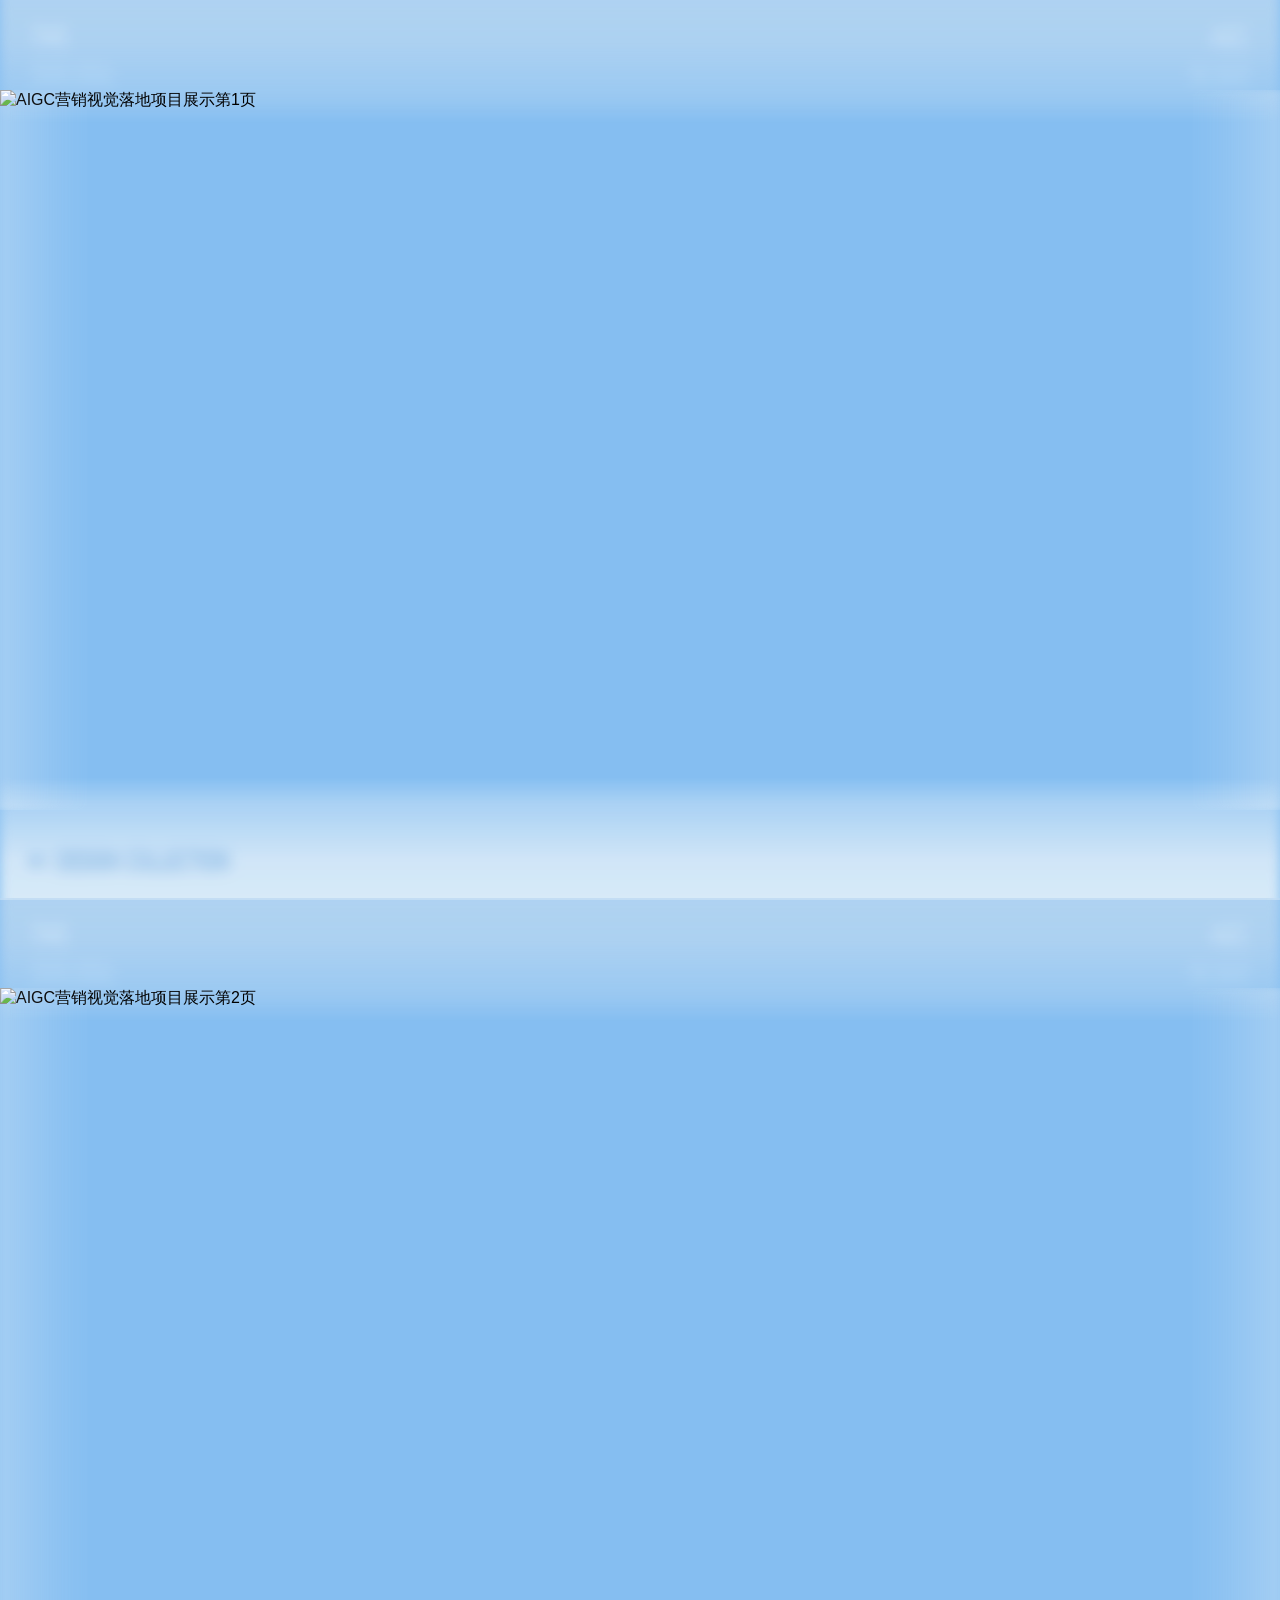
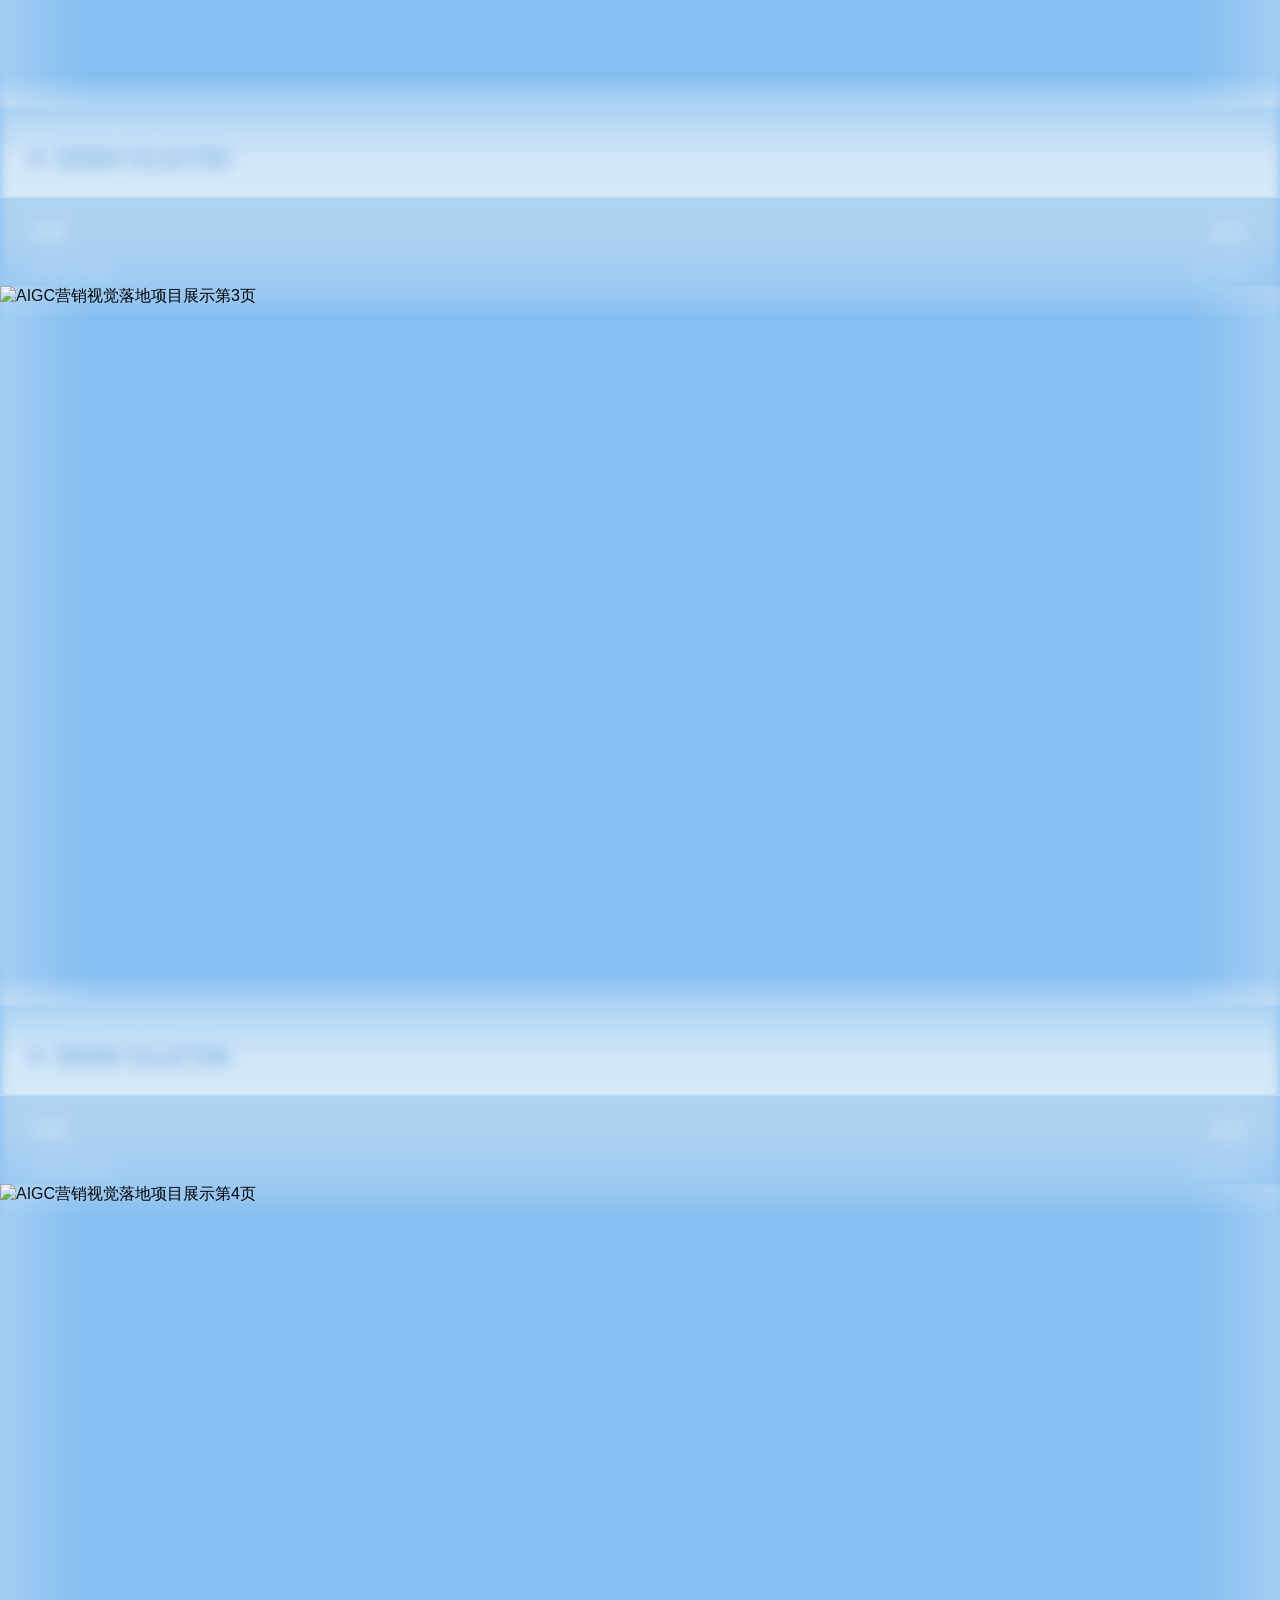
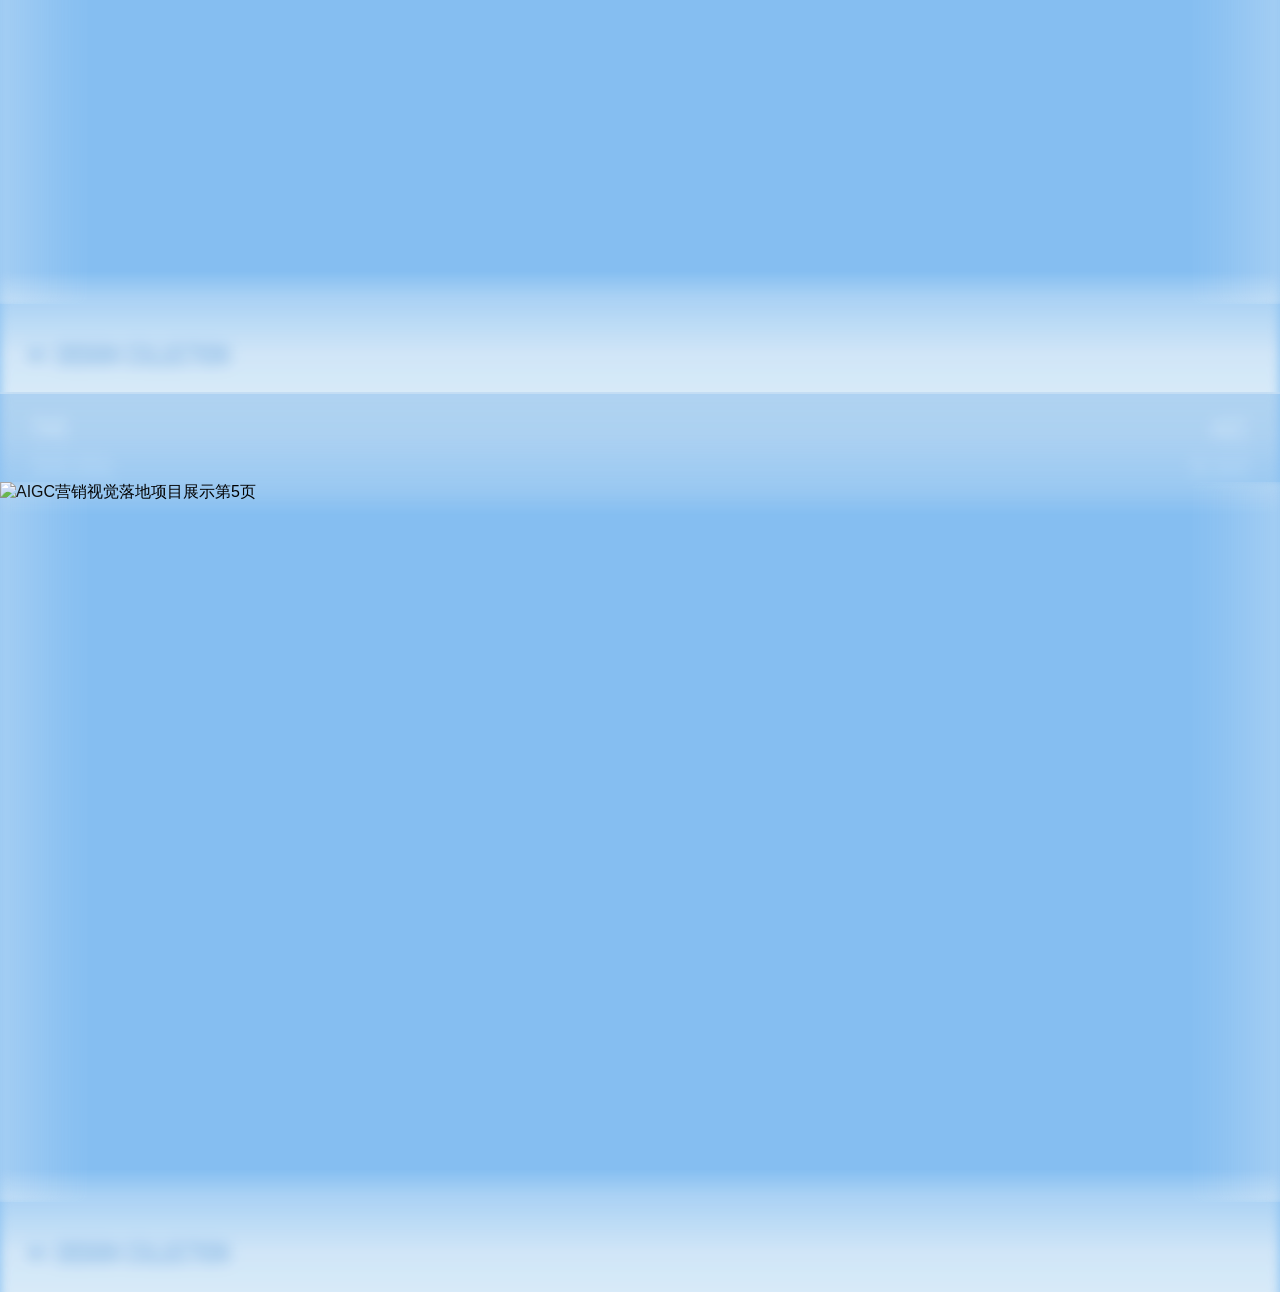
==== projects/aigc-marketing.html @ 9ff4f100 "init portfolio site" ====
<!doctype html>
<html lang="zh-CN">
  <head>
    <meta charset="UTF-8" />
    <meta name="viewport" content="width=device-width, initial-scale=1.0" />
    <title>AIGC 营销视觉落地 | 刘畅作品集</title>
    <link rel="preload" as="image" href="../assets/projects/aigc-marketing/24.png" />
    <link rel="stylesheet" href="../styles.css" />
    <link rel="stylesheet" href="./project-gallery.css" />
  </head>
  <body class="project-gallery">
    <main class="page-shell">
      <section id="project-24" class="hero project-screen" aria-label="AIGC营销视觉落地项目第一页">
        <div class="hero-stage">
          <div class="hero-main">
            <div class="hero-fill hero-fill-left" aria-hidden="true"></div>
            <div class="hero-fill hero-fill-right" aria-hidden="true"></div>
            <div class="hero-fill hero-fill-top" aria-hidden="true"></div>
            <div class="hero-fill hero-fill-bottom" aria-hidden="true"></div>
            <div class="hero-bridge hero-bridge-left" aria-hidden="true"></div>
            <div class="hero-bridge hero-bridge-right" aria-hidden="true"></div>
            <img
              class="hero-image"
              src="../assets/projects/aigc-marketing/24.png"
              alt="AIGC营销视觉落地项目展示第1页"
              decoding="async"
              fetchpriority="high"
            />
          </div>
        </div>
      </section>

      <section id="project-25" class="hero project-screen" aria-label="AIGC营销视觉落地项目第二页">
        <div class="hero-stage">
          <div class="hero-main">
            <div class="hero-fill hero-fill-left" aria-hidden="true"></div>
            <div class="hero-fill hero-fill-right" aria-hidden="true"></div>
            <div class="hero-fill hero-fill-top" aria-hidden="true"></div>
            <div class="hero-fill hero-fill-bottom" aria-hidden="true"></div>
            <div class="hero-bridge hero-bridge-left" aria-hidden="true"></div>
            <div class="hero-bridge hero-bridge-right" aria-hidden="true"></div>
            <img
              class="hero-image"
              src="../assets/projects/aigc-marketing/25.png"
              alt="AIGC营销视觉落地项目展示第2页"
              loading="lazy"
              decoding="async"
            />
          </div>
        </div>
      </section>

      <section id="project-26" class="hero project-screen" aria-label="AIGC营销视觉落地项目第三页">
        <div class="hero-stage">
          <div class="hero-main">
            <div class="hero-fill hero-fill-left" aria-hidden="true"></div>
            <div class="hero-fill hero-fill-right" aria-hidden="true"></div>
            <div class="hero-fill hero-fill-top" aria-hidden="true"></div>
            <div class="hero-fill hero-fill-bottom" aria-hidden="true"></div>
            <div class="hero-bridge hero-bridge-left" aria-hidden="true"></div>
            <div class="hero-bridge hero-bridge-right" aria-hidden="true"></div>
            <img
              class="hero-image"
              src="../assets/projects/aigc-marketing/26.png"
              alt="AIGC营销视觉落地项目展示第3页"
              loading="lazy"
              decoding="async"
            />
          </div>
        </div>
      </section>

      <section id="project-27" class="hero project-screen" aria-label="AIGC营销视觉落地项目第四页">
        <div class="hero-stage">
          <div class="hero-main">
            <div class="hero-fill hero-fill-left" aria-hidden="true"></div>
            <div class="hero-fill hero-fill-right" aria-hidden="true"></div>
            <div class="hero-fill hero-fill-top" aria-hidden="true"></div>
            <div class="hero-fill hero-fill-bottom" aria-hidden="true"></div>
            <div class="hero-bridge hero-bridge-left" aria-hidden="true"></div>
            <div class="hero-bridge hero-bridge-right" aria-hidden="true"></div>
            <img
              class="hero-image"
              src="../assets/projects/aigc-marketing/27.png"
              alt="AIGC营销视觉落地项目展示第4页"
              loading="lazy"
              decoding="async"
            />
          </div>
        </div>
      </section>

      <section id="project-28" class="hero project-screen" aria-label="AIGC营销视觉落地项目第五页">
        <div class="hero-stage">
          <div class="hero-main">
            <div class="hero-fill hero-fill-left" aria-hidden="true"></div>
            <div class="hero-fill hero-fill-right" aria-hidden="true"></div>
            <div class="hero-fill hero-fill-top" aria-hidden="true"></div>
            <div class="hero-fill hero-fill-bottom" aria-hidden="true"></div>
            <div class="hero-bridge hero-bridge-left" aria-hidden="true"></div>
            <div class="hero-bridge hero-bridge-right" aria-hidden="true"></div>
            <img
              class="hero-image"
              src="../assets/projects/aigc-marketing/28.png"
              alt="AIGC营销视觉落地项目展示第5页"
              loading="lazy"
              decoding="async"
            />
          </div>
        </div>
      </section>
    </main>
  </body>
</html>
---- styles.css ----
* {
  box-sizing: border-box;
}

html,
body {
  margin: 0;
  width: 100%;
  min-height: 100%;
  font-family: "PingFang SC", "Hiragino Sans GB", "Microsoft YaHei", sans-serif;
  background: #85bef1;
}

body {
  overflow-x: hidden;
  overflow-y: auto;
  scroll-snap-type: y mandatory;
  position: relative;
}

.page-shell {
  width: 100vw;
}

.hero {
  width: 100%;
  height: 100vh;
  min-height: 100vh;
  overflow: hidden;
  position: relative;
  background: var(--screen-bg, #85bef1);
  scroll-snap-align: start;
  scroll-snap-stop: always;
}

.hero + .hero {
  margin-top: -2px;
}

.hero::after {
  content: "";
  position: absolute;
  inset: 0;
  z-index: 0;
  pointer-events: none;
  background: var(--screen-wash, transparent);
}

.hero-backdrop {
  position: absolute;
  inset: -4%;
  background-image: var(--screen-image);
  background-repeat: no-repeat;
  background-position: center center;
  background-size: cover;
  filter: var(--screen-backdrop-filter, blur(72px) saturate(0.52) brightness(1.02));
  transform: scale(1.14);
  opacity: var(--screen-backdrop-opacity, 0.22);
}

.hero-stage {
  position: relative;
  z-index: 1;
  width: 100%;
  height: 100%;
  display: grid;
  place-items: center;
}

.hero-main {
  position: relative;
  isolation: isolate;
}

.hero-fill {
  position: absolute;
  pointer-events: none;
  z-index: 2;
  background-repeat: no-repeat;
}

.hero-cover-motion {
  position: absolute;
  inset: 0;
  z-index: 5;
  pointer-events: none;
}

.hero-motion {
  position: absolute;
  inset: 0;
  pointer-events: none;
  background-image: var(--screen-image);
  background-repeat: no-repeat;
  background-position: center center;
  background-size: 100% 100%;
  backface-visibility: hidden;
  transform:
    translate3d(var(--motion-x, 0px), var(--motion-y, 0px), 0)
    rotate(var(--motion-rotate, 0deg))
    scale(var(--motion-scale, 1));
  will-change: transform, opacity;
}

.hero-motion-character {
  z-index: 5;
  opacity: 0.992;
  transform-origin: 88.5% 69.4%;
  animation: coverCharacterBreath 9.6s cubic-bezier(0.38, 0, 0.2, 1) infinite;
  -webkit-clip-path: inset(0 4% 34% 0);
  clip-path: inset(0 4% 34% 0);
  -webkit-mask-image:
    radial-gradient(ellipse 4.1% 5.2% at 88.9% 60.6%, rgba(0, 0, 0, 0.98) 0 58%, rgba(0, 0, 0, 0.76) 70%, transparent 81%),
    radial-gradient(ellipse 5.4% 7.9% at 87.4% 67.6%, rgba(0, 0, 0, 0.99) 0 58%, rgba(0, 0, 0, 0.8) 71%, transparent 82%),
    radial-gradient(ellipse 4.2% 5.6% at 85.7% 72.2%, rgba(0, 0, 0, 0.98) 0 56%, rgba(0, 0, 0, 0.76) 70%, transparent 81%),
    radial-gradient(ellipse 4.5% 5.2% at 88.1% 73.3%, rgba(0, 0, 0, 0.98) 0 56%, rgba(0, 0, 0, 0.76) 70%, transparent 81%);
  mask-image:
    radial-gradient(ellipse 4.1% 5.2% at 88.9% 60.6%, rgba(0, 0, 0, 0.98) 0 58%, rgba(0, 0, 0, 0.76) 70%, transparent 81%),
    radial-gradient(ellipse 5.4% 7.9% at 87.4% 67.6%, rgba(0, 0, 0, 0.99) 0 58%, rgba(0, 0, 0, 0.8) 71%, transparent 82%),
    radial-gradient(ellipse 4.2% 5.6% at 85.7% 72.2%, rgba(0, 0, 0, 0.98) 0 56%, rgba(0, 0, 0, 0.76) 70%, transparent 81%),
    radial-gradient(ellipse 4.5% 5.2% at 88.1% 73.3%, rgba(0, 0, 0, 0.98) 0 56%, rgba(0, 0, 0, 0.76) 70%, transparent 81%);
}

.hero-motion-face {
  z-index: 6;
  opacity: 0.998;
  transform-origin: 81.7% 46.4%;
  animation: coverFaceMicroTurn 9.6s cubic-bezier(0.34, 0, 0.18, 1) infinite;
  animation-delay: -0.25s;
  -webkit-mask-image:
    radial-gradient(ellipse 5.4% 7.6% at 81.4% 43.9%, rgba(0, 0, 0, 0.99) 0 60%, rgba(0, 0, 0, 0.82) 73%, transparent 86%),
    radial-gradient(ellipse 5.8% 4.8% at 81.9% 38.7%, rgba(0, 0, 0, 0.98) 0 56%, rgba(0, 0, 0, 0.76) 70%, transparent 82%);
  mask-image:
    radial-gradient(ellipse 5.4% 7.6% at 81.4% 43.9%, rgba(0, 0, 0, 0.99) 0 60%, rgba(0, 0, 0, 0.82) 73%, transparent 86%),
    radial-gradient(ellipse 5.8% 4.8% at 81.9% 38.7%, rgba(0, 0, 0, 0.98) 0 56%, rgba(0, 0, 0, 0.76) 70%, transparent 82%);
}

.hero-motion-fingers {
  z-index: 7;
  opacity: 0.996;
  transform-origin: 79.8% 61.4%;
  animation: coverFrontArmBreath 9.6s cubic-bezier(0.36, 0, 0.2, 1) infinite;
  animation-delay: -0.4s;
  -webkit-clip-path: inset(42% 11% 20% 56%);
  clip-path: inset(42% 11% 20% 56%);
  -webkit-mask-image:
    radial-gradient(ellipse 4.6% 5.8% at 81.7% 52.2%, rgba(0, 0, 0, 0.99) 0 60%, rgba(0, 0, 0, 0.8) 74%, transparent 86%),
    radial-gradient(ellipse 6.2% 8.2% at 80.8% 60.9%, rgba(0, 0, 0, 0.99) 0 60%, rgba(0, 0, 0, 0.8) 74%, transparent 86%),
    radial-gradient(ellipse 6.4% 7.2% at 78.9% 68.6%, rgba(0, 0, 0, 0.99) 0 60%, rgba(0, 0, 0, 0.78) 74%, transparent 86%),
    radial-gradient(ellipse 4.8% 5.4% at 76.3% 72.1%, rgba(0, 0, 0, 0.98) 0 58%, rgba(0, 0, 0, 0.74) 72%, transparent 84%);
  mask-image:
    radial-gradient(ellipse 4.6% 5.8% at 81.7% 52.2%, rgba(0, 0, 0, 0.99) 0 60%, rgba(0, 0, 0, 0.8) 74%, transparent 86%),
    radial-gradient(ellipse 6.2% 8.2% at 80.8% 60.9%, rgba(0, 0, 0, 0.99) 0 60%, rgba(0, 0, 0, 0.8) 74%, transparent 86%),
    radial-gradient(ellipse 6.4% 7.2% at 78.9% 68.6%, rgba(0, 0, 0, 0.99) 0 60%, rgba(0, 0, 0, 0.78) 74%, transparent 86%),
    radial-gradient(ellipse 4.8% 5.4% at 76.3% 72.1%, rgba(0, 0, 0, 0.98) 0 58%, rgba(0, 0, 0, 0.74) 72%, transparent 84%);
}

.hero-motion-top-hand {
  z-index: 8;
  opacity: 0.994;
  transform-origin: 84.8% 55.6%;
  animation: coverFrontShoulderBreath 9.6s cubic-bezier(0.3, 0.04, 0.18, 1) infinite;
  animation-delay: -0.7s;
  -webkit-clip-path: inset(44% 10% 28% 71%);
  clip-path: inset(44% 10% 28% 71%);
  -webkit-mask-image:
    radial-gradient(ellipse 4.2% 4.8% at 84.5% 53.4%, rgba(0, 0, 0, 0.99) 0 60%, rgba(0, 0, 0, 0.8) 74%, transparent 86%),
    radial-gradient(ellipse 4.8% 5.8% at 86.7% 56.7%, rgba(0, 0, 0, 0.99) 0 60%, rgba(0, 0, 0, 0.8) 74%, transparent 86%),
    radial-gradient(ellipse 3.9% 4.6% at 82.6% 58.7%, rgba(0, 0, 0, 0.98) 0 58%, rgba(0, 0, 0, 0.76) 72%, transparent 84%);
  mask-image:
    radial-gradient(ellipse 4.2% 4.8% at 84.5% 53.4%, rgba(0, 0, 0, 0.99) 0 60%, rgba(0, 0, 0, 0.8) 74%, transparent 86%),
    radial-gradient(ellipse 4.8% 5.8% at 86.7% 56.7%, rgba(0, 0, 0, 0.99) 0 60%, rgba(0, 0, 0, 0.8) 74%, transparent 86%),
    radial-gradient(ellipse 3.9% 4.6% at 82.6% 58.7%, rgba(0, 0, 0, 0.98) 0 58%, rgba(0, 0, 0, 0.76) 72%, transparent 84%);
}

.hero-bridge {
  position: absolute;
  top: 0;
  height: 100%;
  width: 120px;
  pointer-events: none;
  z-index: 4;
  opacity: var(--screen-bridge-opacity, 0.18);
  filter: var(--screen-bridge-filter, blur(4px) saturate(0.56) brightness(1.03));
  background-repeat: no-repeat;
  background-blend-mode: screen, normal;
}

.hero-bridge-left {
  left: 0;
  background-image:
    linear-gradient(var(--screen-bridge-overlay-top, rgba(239, 247, 253, 0.58)), var(--screen-bridge-overlay-bottom, rgba(229, 240, 250, 0.48))),
    var(--screen-left);
  background-position:
    0 0,
    right center;
  background-size:
    auto,
    100% 100%;
  -webkit-mask-image: linear-gradient(to right, rgba(0, 0, 0, 0.82) 0%, rgba(0, 0, 0, 0.52) 24%, rgba(0, 0, 0, 0.18) 62%, rgba(0, 0, 0, 0.04) 84%, rgba(0, 0, 0, 0) 100%);
  mask-image: linear-gradient(to right, rgba(0, 0, 0, 0.82) 0%, rgba(0, 0, 0, 0.52) 24%, rgba(0, 0, 0, 0.18) 62%, rgba(0, 0, 0, 0.04) 84%, rgba(0, 0, 0, 0) 100%);
}

.hero-bridge-right {
  right: 0;
  background-image:
    linear-gradient(var(--screen-bridge-overlay-top, rgba(239, 247, 253, 0.58)), var(--screen-bridge-overlay-bottom, rgba(229, 240, 250, 0.48))),
    var(--screen-right);
  background-position:
    0 0,
    left center;
  background-size:
    auto,
    100% 100%;
  -webkit-mask-image: linear-gradient(to left, rgba(0, 0, 0, 0.82) 0%, rgba(0, 0, 0, 0.52) 24%, rgba(0, 0, 0, 0.18) 62%, rgba(0, 0, 0, 0.04) 84%, rgba(0, 0, 0, 0) 100%);
  mask-image: linear-gradient(to left, rgba(0, 0, 0, 0.82) 0%, rgba(0, 0, 0, 0.52) 24%, rgba(0, 0, 0, 0.18) 62%, rgba(0, 0, 0, 0.04) 84%, rgba(0, 0, 0, 0) 100%);
}

.hero-fill-left,
.hero-fill-right {
  top: 0;
  height: 100%;
  width: 156px;
  filter: var(--screen-fill-filter, blur(2px) saturate(0.5) brightness(1.08) contrast(0.92));
  opacity: var(--screen-fill-opacity, 0.28);
  background-blend-mode: screen, normal;
}

.hero-fill-left {
  right: calc(100% - 92px);
  background-image:
    linear-gradient(var(--screen-fill-overlay-top, rgba(238, 247, 253, 0.82)), var(--screen-fill-overlay-bottom, rgba(226, 239, 250, 0.74))),
    var(--screen-left);
  background-position:
    0 0,
    right center;
  background-size:
    auto,
    100% 100%;
  -webkit-mask-image: linear-gradient(to left, rgba(0, 0, 0, 0) 0%, rgba(0, 0, 0, 0.14) 18%, rgba(0, 0, 0, 0.38) 40%, rgba(0, 0, 0, 0.74) 72%, rgba(0, 0, 0, 0.96) 100%);
  mask-image: linear-gradient(to left, rgba(0, 0, 0, 0) 0%, rgba(0, 0, 0, 0.14) 18%, rgba(0, 0, 0, 0.38) 40%, rgba(0, 0, 0, 0.74) 72%, rgba(0, 0, 0, 0.96) 100%);
}

.hero-fill-right {
  left: calc(100% - 92px);
  background-image:
    linear-gradient(var(--screen-fill-overlay-top, rgba(238, 247, 253, 0.82)), var(--screen-fill-overlay-bottom, rgba(226, 239, 250, 0.74))),
    var(--screen-right);
  background-position:
    0 0,
    left center;
  background-size:
    auto,
    100% 100%;
  -webkit-mask-image: linear-gradient(to right, rgba(0, 0, 0, 0) 0%, rgba(0, 0, 0, 0.14) 18%, rgba(0, 0, 0, 0.38) 40%, rgba(0, 0, 0, 0.74) 72%, rgba(0, 0, 0, 0.96) 100%);
  mask-image: linear-gradient(to right, rgba(0, 0, 0, 0) 0%, rgba(0, 0, 0, 0.14) 18%, rgba(0, 0, 0, 0.38) 40%, rgba(0, 0, 0, 0.74) 72%, rgba(0, 0, 0, 0.96) 100%);
}

.hero-fill-top,
.hero-fill-bottom {
  left: 0;
  width: 100%;
  height: 0;
  opacity: 0;
}

.hero-image {
  display: block;
  width: 100%;
  height: 100%;
  position: relative;
  z-index: 3;
}

.catalog-projects {
  position: absolute;
  inset: 0;
  z-index: 8;
}

.catalog-project {
  position: absolute;
  left: var(--x);
  top: var(--y);
  width: var(--w);
  height: var(--h);
  display: block;
  padding: 0;
  border: 0;
  background: transparent;
  appearance: none;
  cursor: default;
}

.catalog-project:focus-visible {
  outline: none;
}

.catalog-project--link {
  cursor: pointer;
}

.catalog-project__image-frame {
  position: absolute;
  inset: 0;
  border-radius: clamp(9px, 0.87vw, 25px);
  opacity: 0;
  pointer-events: none;
  transition:
    opacity 220ms ease,
    box-shadow 240ms ease;
  background: rgba(86, 174, 255, 0.018);
  box-shadow: inset 0 0 0 2px rgba(47, 142, 243, 0.9);
}

.catalog-project:hover .catalog-project__image-frame,
.catalog-project:focus-visible .catalog-project__image-frame {
  opacity: 1;
  box-shadow:
    inset 0 0 0 2px rgba(79, 166, 246, 0.8),
    0 0 11px 2px rgba(110, 190, 250, 0.19),
    0 6px 20px 4px rgba(94, 177, 241, 0.11);
}

.catalog-project-titles {
  position: absolute;
  inset: 0;
  z-index: 9;
  pointer-events: none;
}

.catalog-title-filter-defs {
  position: absolute;
  pointer-events: none;
}

.catalog-project-title-hit {
  position: absolute;
  left: var(--title-x);
  top: var(--title-y);
  width: var(--title-w);
  height: var(--title-h);
  display: block;
  pointer-events: auto;
}

.catalog-project-title-hit[href] {
  cursor: pointer;
}

.catalog-project-title-hit:focus-visible {
  outline: none;
}

.catalog-project-title {
  position: absolute;
  inset: 0;
  width: 100%;
  height: 100%;
  overflow: hidden;
  clip-path: inset(
    var(--clip-top)
    var(--clip-right)
    var(--clip-bottom)
    var(--clip-left)
  );
  opacity: 0;
  pointer-events: none;
}

.catalog-project-title-hit:hover + .catalog-project-title,
.catalog-project-title-hit:focus-visible + .catalog-project-title {
  opacity: 1;
}

@keyframes coverCharacterDrift {
  0%,
  100% {
    transform: translate3d(0, 0, 0) rotate(0deg) scale(1);
  }

  8% {
    transform: translate3d(-0.9px, 1.8px, 0) rotate(-0.08deg) scale(1.0012);
  }

  17% {
    transform: translate3d(1.6px, 0.1px, 0) rotate(0.05deg) scale(1.0014);
  }

  25% {
    transform: translate3d(2.2px, -0.2px, 0) rotate(0.1deg) scale(1.0018);
  }

  33% {
    transform: translate3d(-2.2px, 3.9px, 0) rotate(-0.16deg) scale(1.0026);
  }

  42% {
    transform: translate3d(-1px, 1.5px, 0) rotate(-0.06deg) scale(1.0014);
  }

  50% {
    transform: translate3d(0.7px, -2.2px, 0) rotate(0.08deg) scale(1.0018);
  }

  58% {
    transform: translate3d(0.1px, -1.5px, 0) rotate(0.05deg) scale(1.0014);
  }

  67% {
    transform: translate3d(-1.5px, 0.7px, 0) rotate(-0.07deg) scale(1.0012);
  }

  75% {
    transform: translate3d(-1.6px, 0.8px, 0) rotate(-0.08deg) scale(1.0014);
  }

  83% {
    transform: translate3d(-1.2px, 0.5px, 0) rotate(-0.05deg) scale(1.001);
  }

  92% {
    transform: translate3d(-0.7px, -0.2px, 0) rotate(-0.01deg) scale(1.0006);
  }
}

@keyframes coverCharacterBreath {
  0%,
  100% {
    transform: translate3d(0, 0, 0) rotate(0deg) scale(1);
  }

  14% {
    transform: translate3d(-0.52px, 0.76px, 0) rotate(-0.02deg) scale(1.0006);
  }

  32% {
    transform: translate3d(-1.08px, 1.84px, 0) rotate(-0.04deg) scale(1.0014);
  }

  46% {
    transform: translate3d(-0.94px, 2.08px, 0) rotate(-0.03deg) scale(1.0016);
  }

  61% {
    transform: translate3d(0.46px, 1.34px, 0) rotate(0.05deg) scale(1.0013);
  }

  77% {
    transform: translate3d(0.76px, 0.58px, 0) rotate(0.03deg) scale(1.0008);
  }

  90% {
    transform: translate3d(-0.38px, 0.84px, 0) rotate(-0.02deg) scale(1.0007);
  }
}

@keyframes coverFaceMicroTurn {
  0%,
  100% {
    transform: translate3d(0, 0, 0) rotate(0deg) scale(1);
  }

  16% {
    transform: translate3d(-0.12px, 0.05px, 0) rotate(-0.02deg) scale(1.0002);
  }

  34% {
    transform: translate3d(-0.58px, 0.16px, 0) rotate(-0.08deg) scale(1.0007);
  }

  47% {
    transform: translate3d(-0.66px, 0.24px, 0) rotate(-0.09deg) scale(1.0008);
  }

  63% {
    transform: translate3d(0.06px, 0.03px, 0) rotate(0.01deg) scale(1.0002);
  }

  79% {
    transform: translate3d(0.34px, -0.1px, 0) rotate(0.05deg) scale(1.0005);
  }

  92% {
    transform: translate3d(-0.18px, 0.02px, 0) rotate(-0.03deg) scale(1.0003);
  }
}

@keyframes coverFrontArmBreath {
  0%,
  100% {
    transform: translate3d(0, 0, 0) rotate(0deg) scale(1);
  }

  15% {
    transform: translate3d(-0.18px, 0.34px, 0) rotate(-0.02deg) scale(1.0003);
  }

  33% {
    transform: translate3d(-0.92px, 1.34px, 0) rotate(-0.09deg) scale(1.0012);
  }

  49% {
    transform: translate3d(-1.26px, 1.66px, 0) rotate(-0.12deg) scale(1.0015);
  }

  64% {
    transform: translate3d(0.26px, 0.58px, 0) rotate(0.05deg) scale(1.0005);
  }

  81% {
    transform: translate3d(0.6px, 0.12px, 0) rotate(0.06deg) scale(1.0004);
  }

  92% {
    transform: translate3d(-0.24px, 0.38px, 0) rotate(-0.03deg) scale(1.0003);
  }
}

@keyframes coverTopHandMicroLift {
  0%,
  100% {
    transform: translate3d(0, 0, 0) rotate(0deg) scale(1);
  }

  14% {
    transform: translate3d(-0.22px, 0.3px, 0) rotate(-0.02deg) scale(1.0002);
  }

  31% {
    transform: translate3d(-0.86px, 1.08px, 0) rotate(-0.08deg) scale(1.001);
  }

  47% {
    transform: translate3d(-1.22px, 1.46px, 0) rotate(-0.11deg) scale(1.0013);
  }

  64% {
    transform: translate3d(0.18px, 0.42px, 0) rotate(0.03deg) scale(1.0003);
  }

  81% {
    transform: translate3d(0.46px, 0.12px, 0) rotate(0.05deg) scale(1.0003);
  }

  92% {
    transform: translate3d(-0.18px, 0.26px, 0) rotate(-0.02deg) scale(1.0002);
  }
}

@keyframes coverFrontShoulderBreath {
  0%,
  100% {
    transform: translate3d(0, 0, 0) rotate(0deg) scale(1);
  }

  12% {
    transform: translate3d(-0.08px, 0.14px, 0) rotate(-0.01deg) scale(1.0001);
  }

  26% {
    transform: translate3d(-0.46px, 0.66px, 0) rotate(-0.04deg) scale(1.0005);
  }

  41% {
    transform: translate3d(-0.96px, 1.16px, 0) rotate(-0.08deg) scale(1.001);
  }

  52% {
    transform: translate3d(-1.16px, 1.34px, 0) rotate(-0.09deg) scale(1.0011);
  }

  68% {
    transform: translate3d(-0.22px, 0.64px, 0) rotate(-0.01deg) scale(1.0004);
  }

  84% {
    transform: translate3d(0.18px, 0.18px, 0) rotate(0.02deg) scale(1.0002);
  }

  93% {
    transform: translate3d(-0.06px, 0.08px, 0) rotate(0deg) scale(1.0001);
  }
}

@keyframes coverFaceTurn {
  0%,
  100% {
    transform: translate3d(0, 0, 0) rotate(0deg) scale(1);
  }

  8% {
    transform: translate3d(-2.7px, -0.1px, 0) rotate(-0.45deg) scale(1.003);
  }

  17% {
    transform: translate3d(0.8px, 0.2px, 0) rotate(0.08deg) scale(1.0008);
  }

  25% {
    transform: translate3d(1.6px, 0.1px, 0) rotate(0.28deg) scale(1.0018);
  }

  33% {
    transform: translate3d(-4.7px, -1.9px, 0) rotate(-0.62deg) scale(1.0046);
  }

  42% {
    transform: translate3d(-4.3px, 0.3px, 0) rotate(-0.34deg) scale(1.0036);
  }

  50% {
    transform: translate3d(0.6px, 0.7px, 0) rotate(0.18deg) scale(1.0012);
  }

  58% {
    transform: translate3d(1.4px, -0.2px, 0) rotate(0.35deg) scale(1.0022);
  }

  67% {
    transform: translate3d(-2.4px, -0.6px, 0) rotate(-0.18deg) scale(1.0022);
  }

  75% {
    transform: translate3d(-3px, -0.3px, 0) rotate(-0.25deg) scale(1.0028);
  }

  83% {
    transform: translate3d(-2.6px, 0.1px, 0) rotate(-0.16deg) scale(1.0022);
  }

  92% {
    transform: translate3d(-0.7px, -0.5px, 0) rotate(-0.06deg) scale(1.0008);
  }
}

@keyframes coverFrontHandDrift {
  0%,
  100% {
    transform: translate3d(0, 0, 0) rotate(0deg) scale(1);
  }

  8% {
    transform: translate3d(1.2px, 1.4px, 0) rotate(-0.18deg) scale(1.0018);
  }

  17% {
    transform: translate3d(0.05px, -0.1px, 0) rotate(0deg) scale(1);
  }

  25% {
    transform: translate3d(-0.4px, -0.6px, 0) rotate(0.06deg) scale(0.9996);
  }

  33% {
    transform: translate3d(1.1px, 1.5px, 0) rotate(-0.32deg) scale(1.0026);
  }

  42% {
    transform: translate3d(0.9px, 1px, 0) rotate(-0.18deg) scale(1.0016);
  }

  50% {
    transform: translate3d(-3.4px, -3.9px, 0) rotate(0.62deg) scale(0.9968);
  }

  58% {
    transform: translate3d(-3.1px, -3.7px, 0) rotate(0.56deg) scale(0.9972);
  }

  67% {
    transform: translate3d(0.8px, 0.7px, 0) rotate(-0.08deg) scale(1.0012);
  }

  75% {
    transform: translate3d(0.7px, 0.7px, 0) rotate(-0.06deg) scale(1.001);
  }

  83% {
    transform: translate3d(0.3px, 0.3px, 0) rotate(-0.02deg) scale(1.0004);
  }

  92% {
    transform: translate3d(-1.2px, -1.5px, 0) rotate(0.18deg) scale(0.9992);
  }
}

@keyframes coverTopHandLift {
  0%,
  100% {
    transform: translate3d(0, 0, 0) rotate(0deg) scale(1);
  }

  8% {
    transform: translate3d(-0.2px, -0.4px, 0) rotate(0.01deg) scale(1);
  }

  17% {
    transform: translate3d(0, 0, 0) rotate(0deg) scale(1);
  }

  25% {
    transform: translate3d(-0.8px, 3.2px, 0) rotate(-0.18deg) scale(1.002);
  }

  33% {
    transform: translate3d(-0.8px, 3.1px, 0) rotate(-0.16deg) scale(1.0018);
  }

  42% {
    transform: translate3d(-0.9px, -0.9px, 0) rotate(0.08deg) scale(0.9998);
  }

  50% {
    transform: translate3d(-0.8px, -0.5px, 0) rotate(0.04deg) scale(1);
  }

  58% {
    transform: translate3d(-0.3px, -0.1px, 0) rotate(0.02deg) scale(1);
  }

  67% {
    transform: translate3d(-0.1px, -0.3px, 0) rotate(0deg) scale(1);
  }

  75% {
    transform: translate3d(-0.4px, -0.5px, 0) rotate(0.02deg) scale(1.0002);
  }

  83% {
    transform: translate3d(-0.4px, -0.6px, 0) rotate(0.02deg) scale(1.0002);
  }

  92% {
    transform: translate3d(-0.2px, -0.2px, 0) rotate(0deg) scale(1);
  }
}

@media (max-aspect-ratio: 16/9) {
  .hero-main {
    width: 100vw;
    height: calc(100vw * 9 / 16);
  }

  .hero-backdrop {
    background-size: 100% auto;
  }

  .hero-fill-left,
  .hero-fill-right {
    width: 140px;
    opacity: 0.24;
  }

  .hero-bridge {
    width: 104px;
    opacity: 0.15;
  }

  .hero-motion-character,
  .hero-motion-face,
  .hero-motion-fingers,
  .hero-motion-top-hand {
    animation-duration: 9.6s;
  }

  .hero-fill-top,
  .hero-fill-bottom {
    height: calc(max(0px, (100vh - (100vw * 9 / 16)) / 2) + 64px);
    opacity: 0.8;
    filter: blur(6px) saturate(0.82) brightness(0.985);
  }

  .hero-fill-top {
    bottom: calc(100% - 34px);
    background-image: var(--screen-top);
    background-position: center bottom;
    background-size: 100% 100%;
    -webkit-mask-image: linear-gradient(to top, rgba(0, 0, 0, 0) 0%, rgba(0, 0, 0, 0.44) 18%, rgba(0, 0, 0, 0.86) 54%, rgba(0, 0, 0, 1) 100%);
    mask-image: linear-gradient(to top, rgba(0, 0, 0, 0) 0%, rgba(0, 0, 0, 0.44) 18%, rgba(0, 0, 0, 0.86) 54%, rgba(0, 0, 0, 1) 100%);
  }

  .hero-fill-bottom {
    top: calc(100% - 34px);
    background-image: var(--screen-bottom);
    background-position: center top;
    background-size: 100% 100%;
    -webkit-mask-image: linear-gradient(to bottom, rgba(0, 0, 0, 0) 0%, rgba(0, 0, 0, 0.44) 18%, rgba(0, 0, 0, 0.86) 54%, rgba(0, 0, 0, 1) 100%);
    mask-image: linear-gradient(to bottom, rgba(0, 0, 0, 0) 0%, rgba(0, 0, 0, 0.44) 18%, rgba(0, 0, 0, 0.86) 54%, rgba(0, 0, 0, 1) 100%);
  }
}

@media (min-aspect-ratio: 16/9) {
  .hero-main {
    width: calc(100vh * 16 / 9);
    height: 100vh;
  }

  .hero-backdrop {
    background-size: auto 100%;
  }

  .hero-fill-top,
  .hero-fill-bottom {
    display: none;
  }

  .hero-fill-left,
  .hero-fill-right {
    width: calc(max(0px, (100vw - (100vh * 16 / 9)) / 2) + 92px);
    filter: blur(3px) saturate(0.48) brightness(1.08) contrast(0.92);
    opacity: 0.3;
  }

  .hero-bridge {
    width: 136px;
    opacity: 0.17;
  }

  .hero-motion-character,
  .hero-motion-face,
  .hero-motion-fingers,
  .hero-motion-top-hand {
    animation-duration: 9.6s;
  }

  .hero-fill-left {
    right: calc(100% - 92px);
  }

  .hero-fill-right {
    left: calc(100% - 92px);
  }
}

@media (prefers-reduced-motion: reduce) {
  .hero-motion {
    animation: none;
  }

  .catalog-project__image-frame {
    transition: none;
  }
}
---- projects/project-gallery.css ----
.project-gallery .project-screen {
  --screen-bg: #85bef1;
  --screen-wash: transparent;
  --screen-left: url("../assets/catalog-extend-left.png");
  --screen-right: url("../assets/catalog-extend-right.png");
  --screen-top: url("../assets/catalog-extend-top.png");
  --screen-bottom: url("../assets/catalog-extend-bottom.png");
  --screen-backdrop-filter: blur(72px) saturate(0.52) brightness(1.02);
  --screen-backdrop-opacity: 0;
  --screen-bridge-filter: blur(4px) saturate(0.52) brightness(1.08);
  --screen-bridge-opacity: 0.2;
  --screen-bridge-overlay-top: rgba(246, 251, 255, 0.66);
  --screen-bridge-overlay-bottom: rgba(237, 246, 254, 0.56);
  --screen-fill-filter: blur(2px) saturate(0.46) brightness(1.14) contrast(0.92);
  --screen-fill-opacity: 0.31;
  --screen-fill-overlay-top: rgba(246, 251, 255, 0.9);
  --screen-fill-overlay-bottom: rgba(235, 246, 254, 0.82);
}

.project-gallery .hero-image {
  user-select: none;
  -webkit-user-drag: none;
}
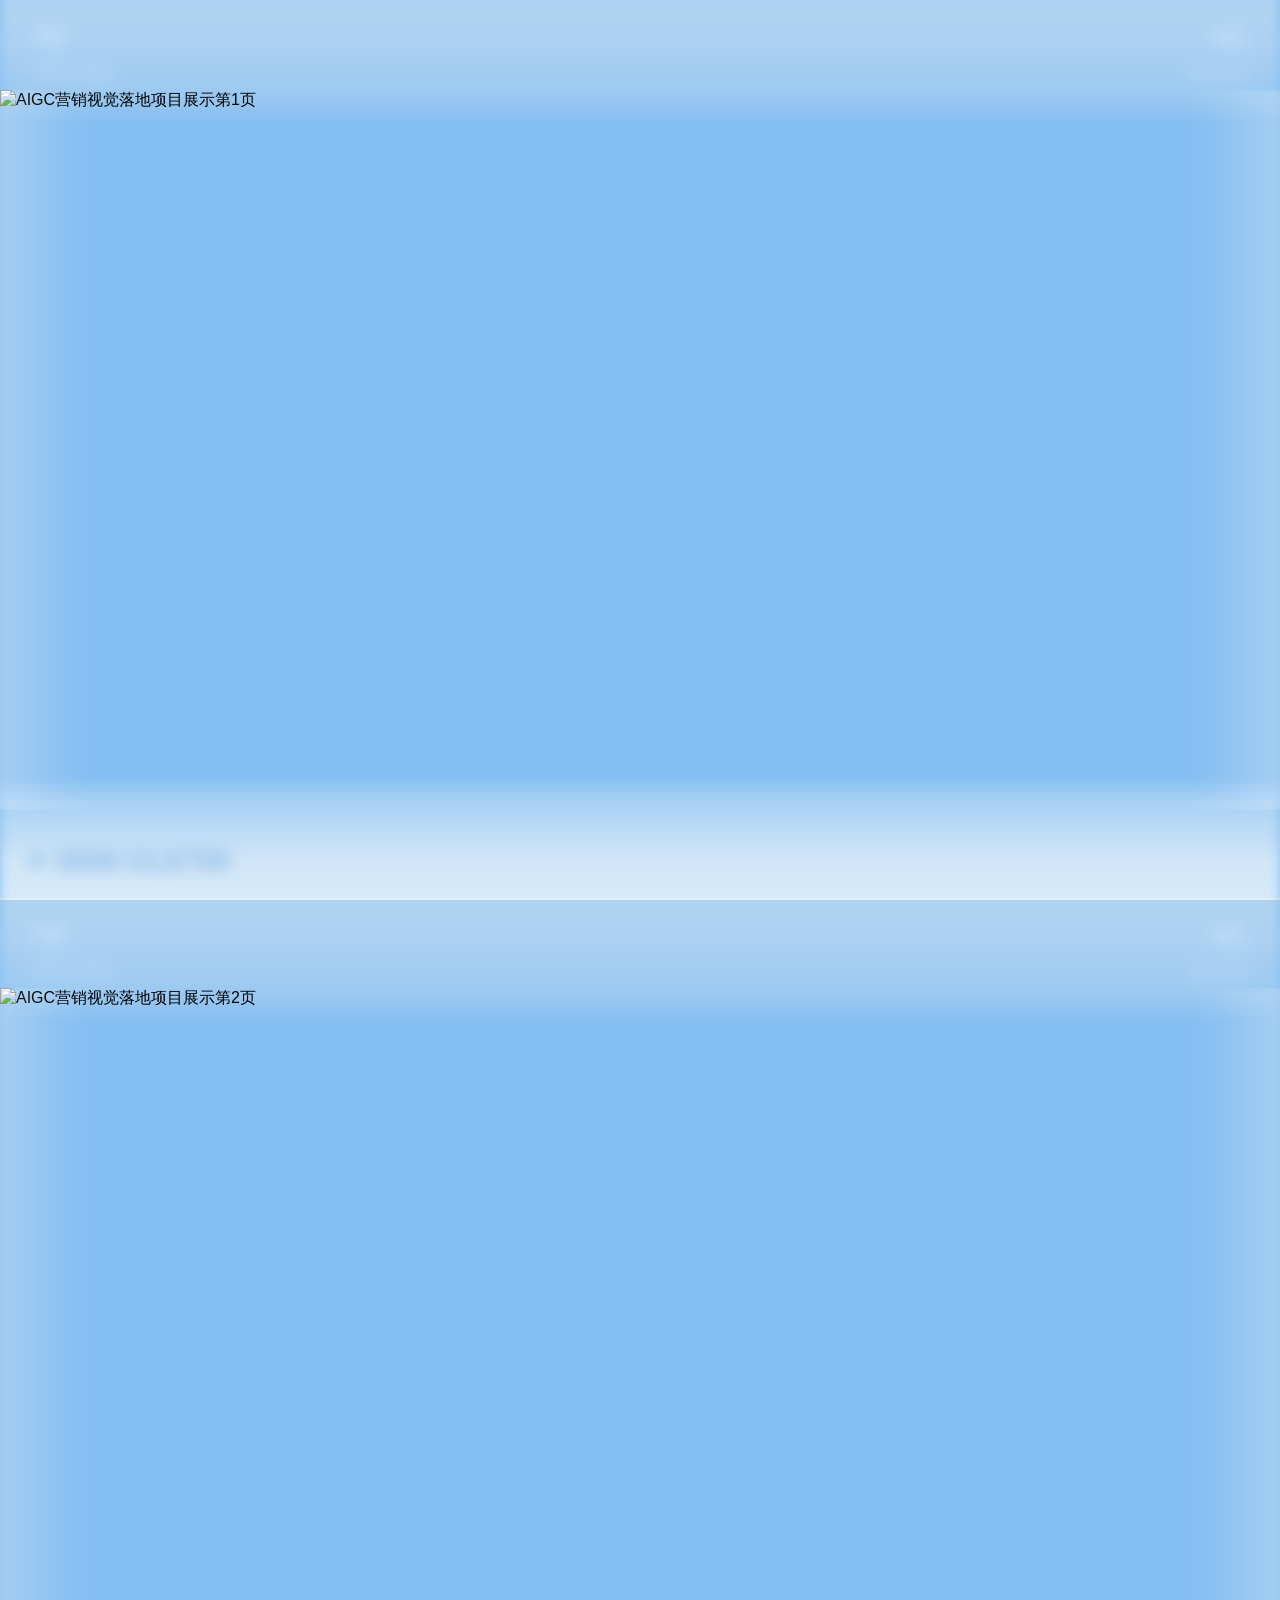
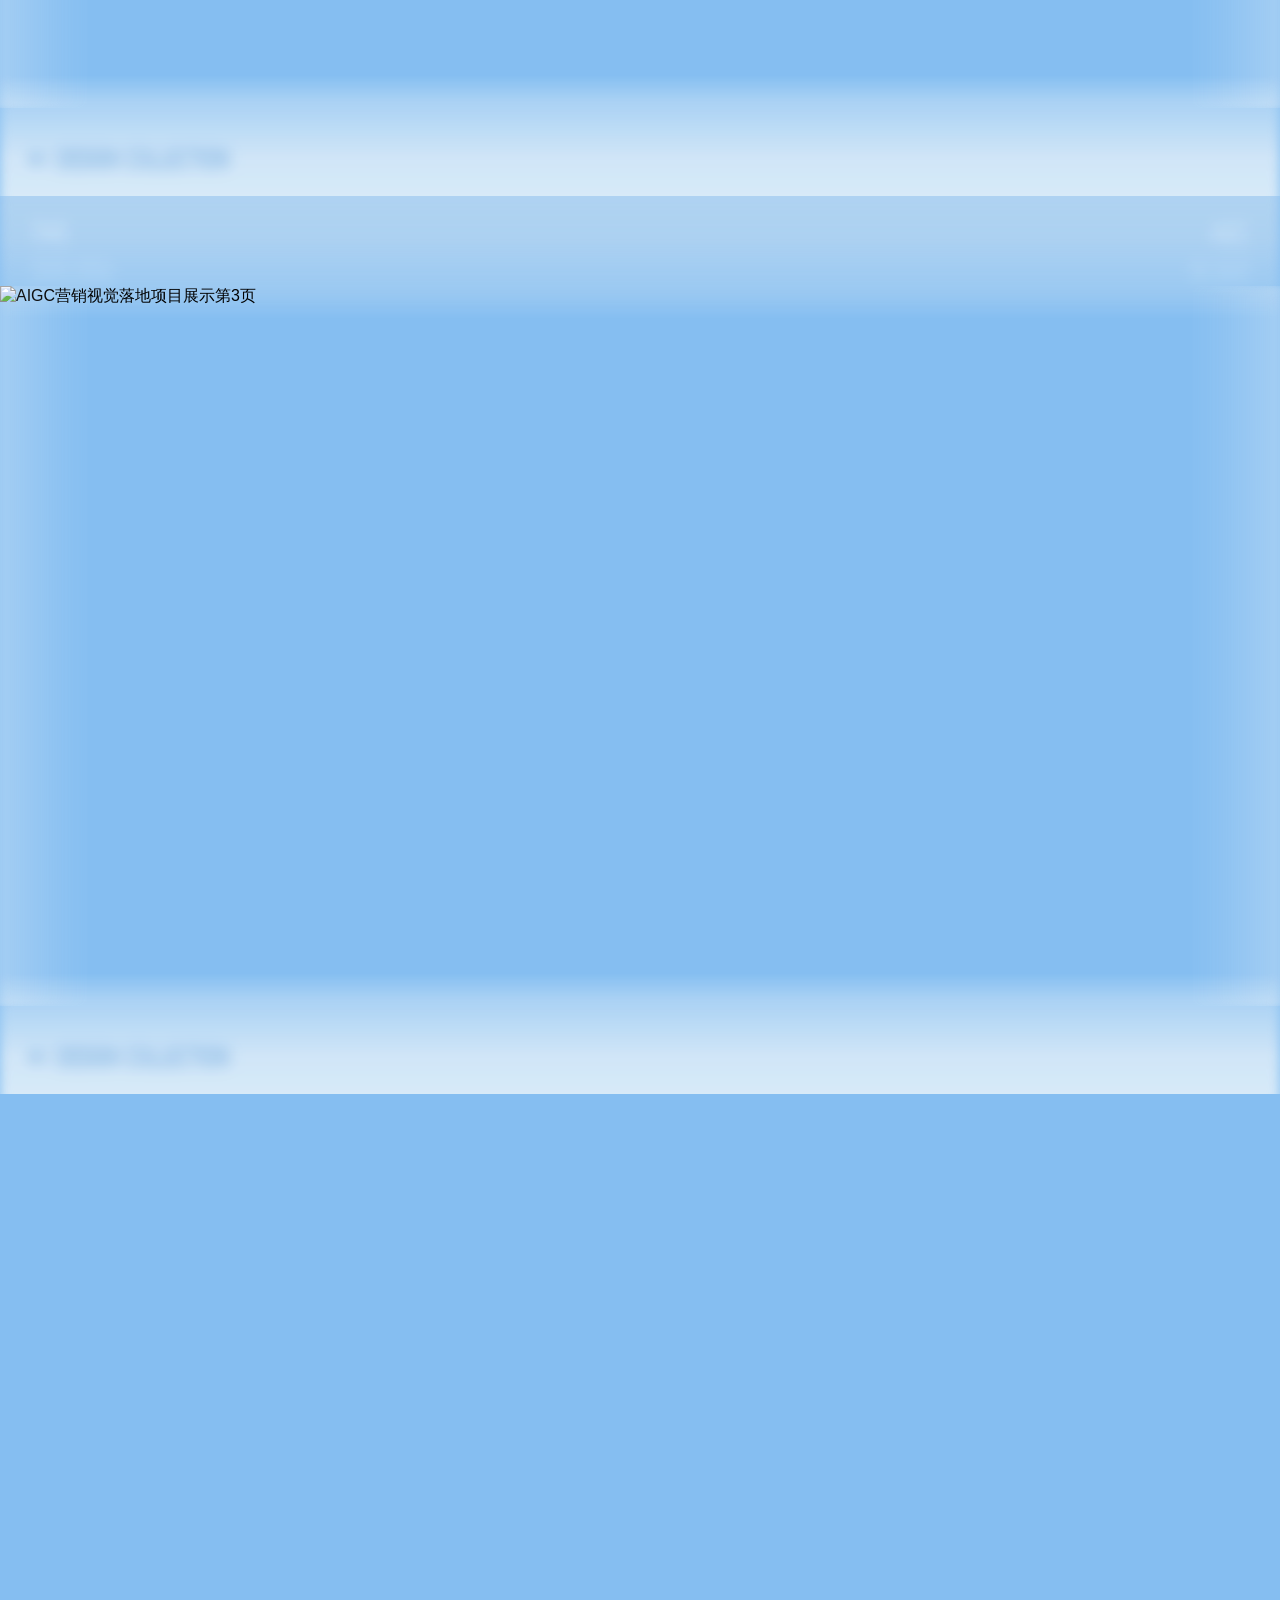
==== commit 11e852f5: "optimize site loading" ====
--- a/projects/aigc-marketing.html
+++ b/projects/aigc-marketing.html
@@ -4,7 +4,7 @@
     <meta charset="UTF-8" />
     <meta name="viewport" content="width=device-width, initial-scale=1.0" />
     <title>AIGC 营销视觉落地 | 刘畅作品集</title>
-    <link rel="preload" as="image" href="../assets/projects/aigc-marketing/24.png" />
+    <link rel="preload" as="image" href="../assets/projects/aigc-marketing/24-3200.png" />
     <link rel="stylesheet" href="../styles.css" />
     <link rel="stylesheet" href="./project-gallery.css" />
   </head>
@@ -21,7 +21,9 @@
             <div class="hero-bridge hero-bridge-right" aria-hidden="true"></div>
             <img
               class="hero-image"
-              src="../assets/projects/aigc-marketing/24.png"
+              src="../assets/projects/aigc-marketing/24-3200.png"
+              srcset="../assets/projects/aigc-marketing/24-3200.png 3200w, ../assets/projects/aigc-marketing/24.png 5760w"
+              sizes="(min-aspect-ratio: 16/9) 177.78vh, 100vw"
               alt="AIGC营销视觉落地项目展示第1页"
               decoding="async"
               fetchpriority="high"
@@ -41,7 +43,9 @@
             <div class="hero-bridge hero-bridge-right" aria-hidden="true"></div>
             <img
               class="hero-image"
-              src="../assets/projects/aigc-marketing/25.png"
+              src="../assets/projects/aigc-marketing/25-3200.png"
+              srcset="../assets/projects/aigc-marketing/25-3200.png 3200w, ../assets/projects/aigc-marketing/25.png 5760w"
+              sizes="(min-aspect-ratio: 16/9) 177.78vh, 100vw"
               alt="AIGC营销视觉落地项目展示第2页"
               loading="lazy"
               decoding="async"
@@ -61,7 +65,9 @@
             <div class="hero-bridge hero-bridge-right" aria-hidden="true"></div>
             <img
               class="hero-image"
-              src="../assets/projects/aigc-marketing/26.png"
+              src="../assets/projects/aigc-marketing/26-3200.png"
+              srcset="../assets/projects/aigc-marketing/26-3200.png 3200w, ../assets/projects/aigc-marketing/26.png 5760w"
+              sizes="(min-aspect-ratio: 16/9) 177.78vh, 100vw"
               alt="AIGC营销视觉落地项目展示第3页"
               loading="lazy"
               decoding="async"
@@ -81,7 +87,9 @@
             <div class="hero-bridge hero-bridge-right" aria-hidden="true"></div>
             <img
               class="hero-image"
-              src="../assets/projects/aigc-marketing/27.png"
+              src="../assets/projects/aigc-marketing/27-3200.png"
+              srcset="../assets/projects/aigc-marketing/27-3200.png 3200w, ../assets/projects/aigc-marketing/27.png 5760w"
+              sizes="(min-aspect-ratio: 16/9) 177.78vh, 100vw"
               alt="AIGC营销视觉落地项目展示第4页"
               loading="lazy"
               decoding="async"
@@ -101,7 +109,9 @@
             <div class="hero-bridge hero-bridge-right" aria-hidden="true"></div>
             <img
               class="hero-image"
-              src="../assets/projects/aigc-marketing/28.png"
+              src="../assets/projects/aigc-marketing/28-3200.png"
+              srcset="../assets/projects/aigc-marketing/28-3200.png 3200w, ../assets/projects/aigc-marketing/28.png 5760w"
+              sizes="(min-aspect-ratio: 16/9) 177.78vh, 100vw"
               alt="AIGC营销视觉落地项目展示第5页"
               loading="lazy"
               decoding="async"
--- a/styles.css
+++ b/styles.css
@@ -35,6 +35,8 @@
 
 .hero + .hero {
   margin-top: -2px;
+  content-visibility: auto;
+  contain-intrinsic-size: 100vh;
 }
 
 .hero::after {
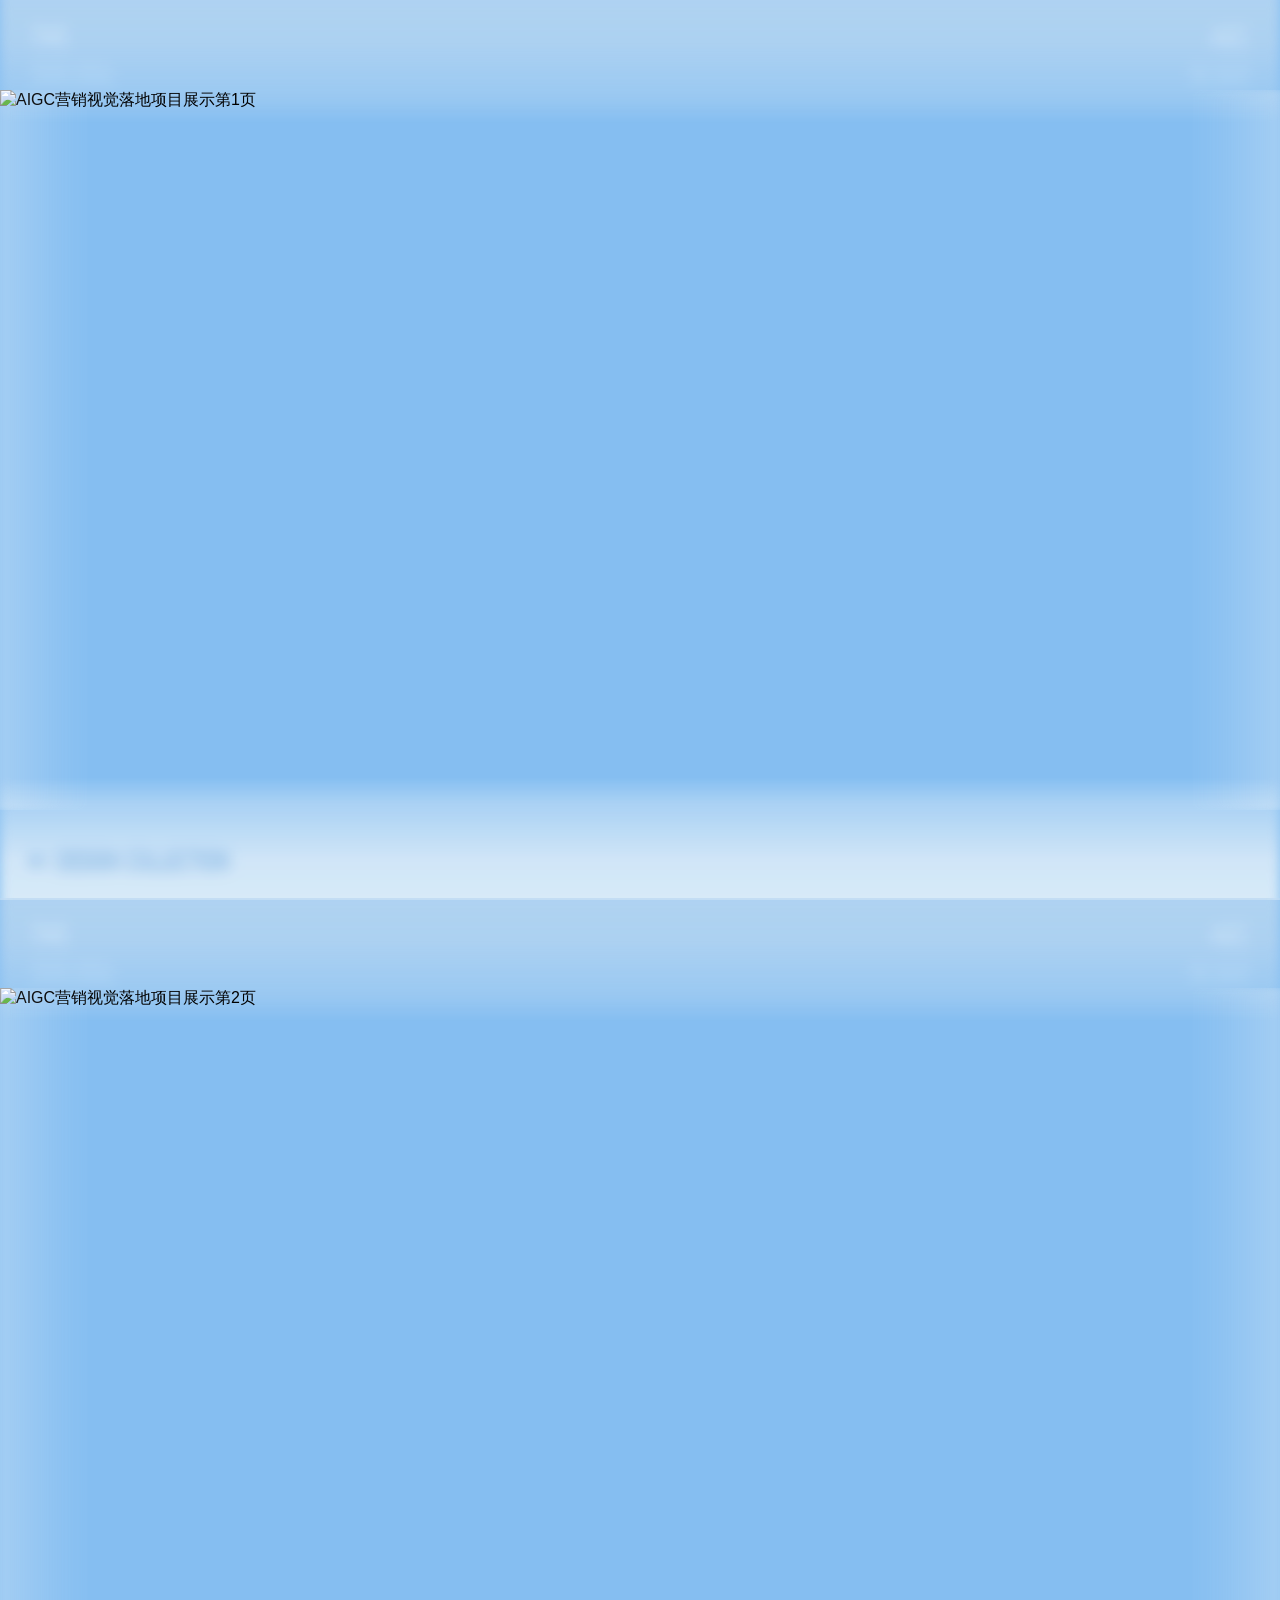
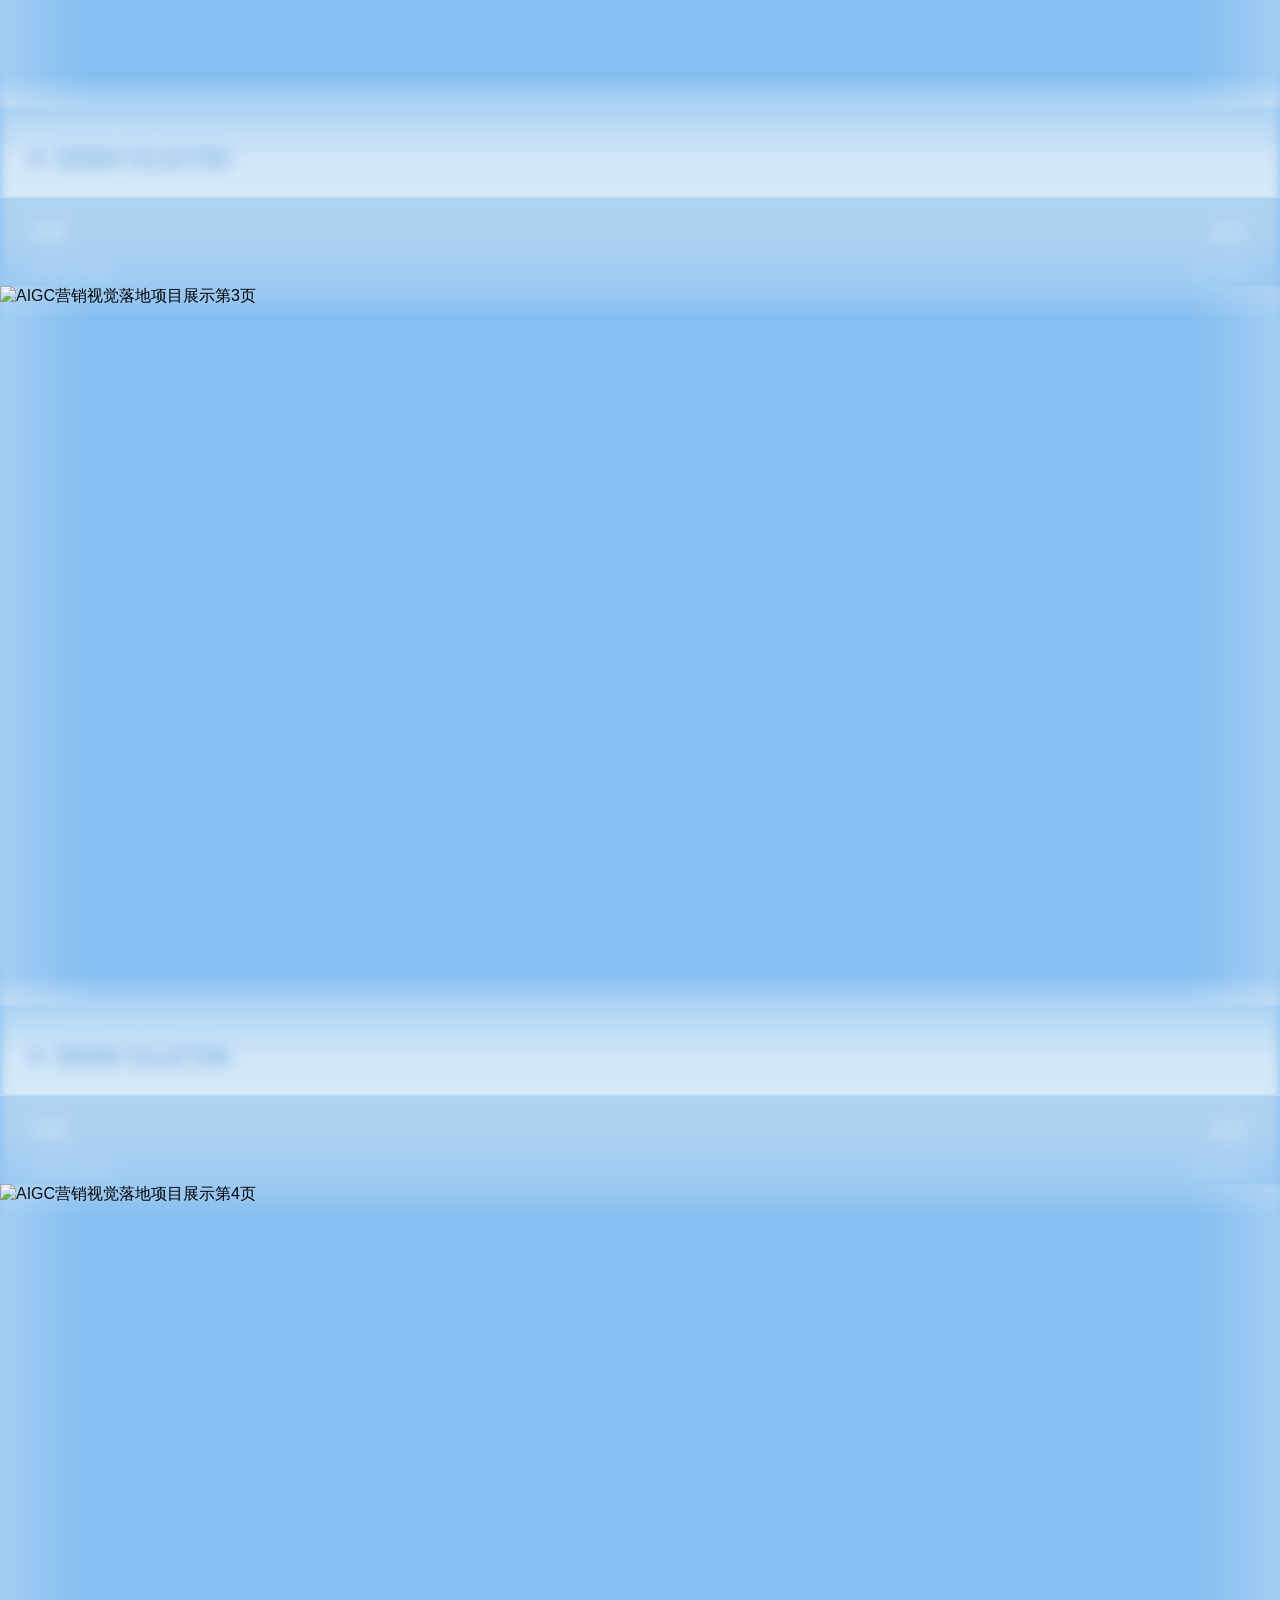
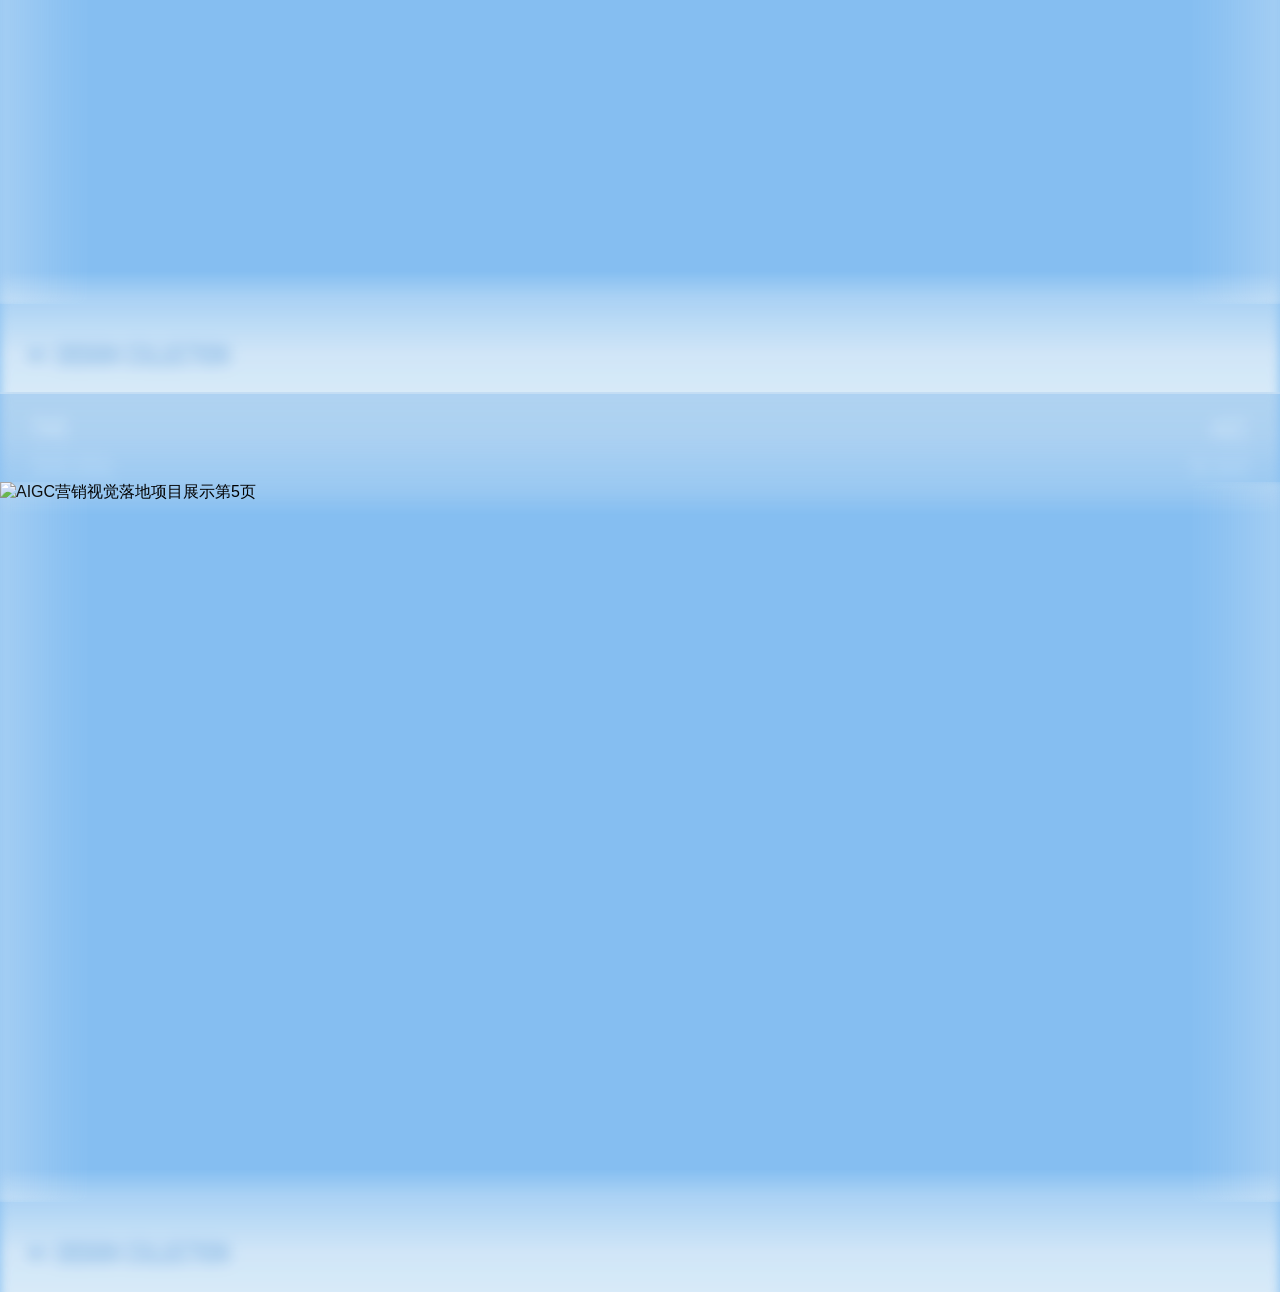
==== commit 60d434f2: "optimize site loading" ====
--- a/projects/aigc-marketing.html
+++ b/projects/aigc-marketing.html
@@ -4,7 +4,7 @@
     <meta charset="UTF-8" />
     <meta name="viewport" content="width=device-width, initial-scale=1.0" />
     <title>AIGC 营销视觉落地 | 刘畅作品集</title>
-    <link rel="preload" as="image" href="../assets/projects/aigc-marketing/24-3200.png" />
+    <link rel="preload" as="image" href="../assets/projects/aigc-marketing/24.png" />
     <link rel="stylesheet" href="../styles.css" />
     <link rel="stylesheet" href="./project-gallery.css" />
   </head>
@@ -21,9 +21,7 @@
             <div class="hero-bridge hero-bridge-right" aria-hidden="true"></div>
             <img
               class="hero-image"
-              src="../assets/projects/aigc-marketing/24-3200.png"
-              srcset="../assets/projects/aigc-marketing/24-3200.png 3200w, ../assets/projects/aigc-marketing/24.png 5760w"
-              sizes="(min-aspect-ratio: 16/9) 177.78vh, 100vw"
+              src="../assets/projects/aigc-marketing/24.png"
               alt="AIGC营销视觉落地项目展示第1页"
               decoding="async"
               fetchpriority="high"
@@ -43,9 +41,7 @@
             <div class="hero-bridge hero-bridge-right" aria-hidden="true"></div>
             <img
               class="hero-image"
-              src="../assets/projects/aigc-marketing/25-3200.png"
-              srcset="../assets/projects/aigc-marketing/25-3200.png 3200w, ../assets/projects/aigc-marketing/25.png 5760w"
-              sizes="(min-aspect-ratio: 16/9) 177.78vh, 100vw"
+              src="../assets/projects/aigc-marketing/25.png"
               alt="AIGC营销视觉落地项目展示第2页"
               loading="lazy"
               decoding="async"
@@ -65,9 +61,7 @@
             <div class="hero-bridge hero-bridge-right" aria-hidden="true"></div>
             <img
               class="hero-image"
-              src="../assets/projects/aigc-marketing/26-3200.png"
-              srcset="../assets/projects/aigc-marketing/26-3200.png 3200w, ../assets/projects/aigc-marketing/26.png 5760w"
-              sizes="(min-aspect-ratio: 16/9) 177.78vh, 100vw"
+              src="../assets/projects/aigc-marketing/26.png"
               alt="AIGC营销视觉落地项目展示第3页"
               loading="lazy"
               decoding="async"
@@ -87,9 +81,7 @@
             <div class="hero-bridge hero-bridge-right" aria-hidden="true"></div>
             <img
               class="hero-image"
-              src="../assets/projects/aigc-marketing/27-3200.png"
-              srcset="../assets/projects/aigc-marketing/27-3200.png 3200w, ../assets/projects/aigc-marketing/27.png 5760w"
-              sizes="(min-aspect-ratio: 16/9) 177.78vh, 100vw"
+              src="../assets/projects/aigc-marketing/27.png"
               alt="AIGC营销视觉落地项目展示第4页"
               loading="lazy"
               decoding="async"
@@ -109,9 +101,7 @@
             <div class="hero-bridge hero-bridge-right" aria-hidden="true"></div>
             <img
               class="hero-image"
-              src="../assets/projects/aigc-marketing/28-3200.png"
-              srcset="../assets/projects/aigc-marketing/28-3200.png 3200w, ../assets/projects/aigc-marketing/28.png 5760w"
-              sizes="(min-aspect-ratio: 16/9) 177.78vh, 100vw"
+              src="../assets/projects/aigc-marketing/28.png"
               alt="AIGC营销视觉落地项目展示第5页"
               loading="lazy"
               decoding="async"
--- a/styles.css
+++ b/styles.css
@@ -35,8 +35,6 @@
 
 .hero + .hero {
   margin-top: -2px;
-  content-visibility: auto;
-  contain-intrinsic-size: 100vh;
 }
 
 .hero::after {
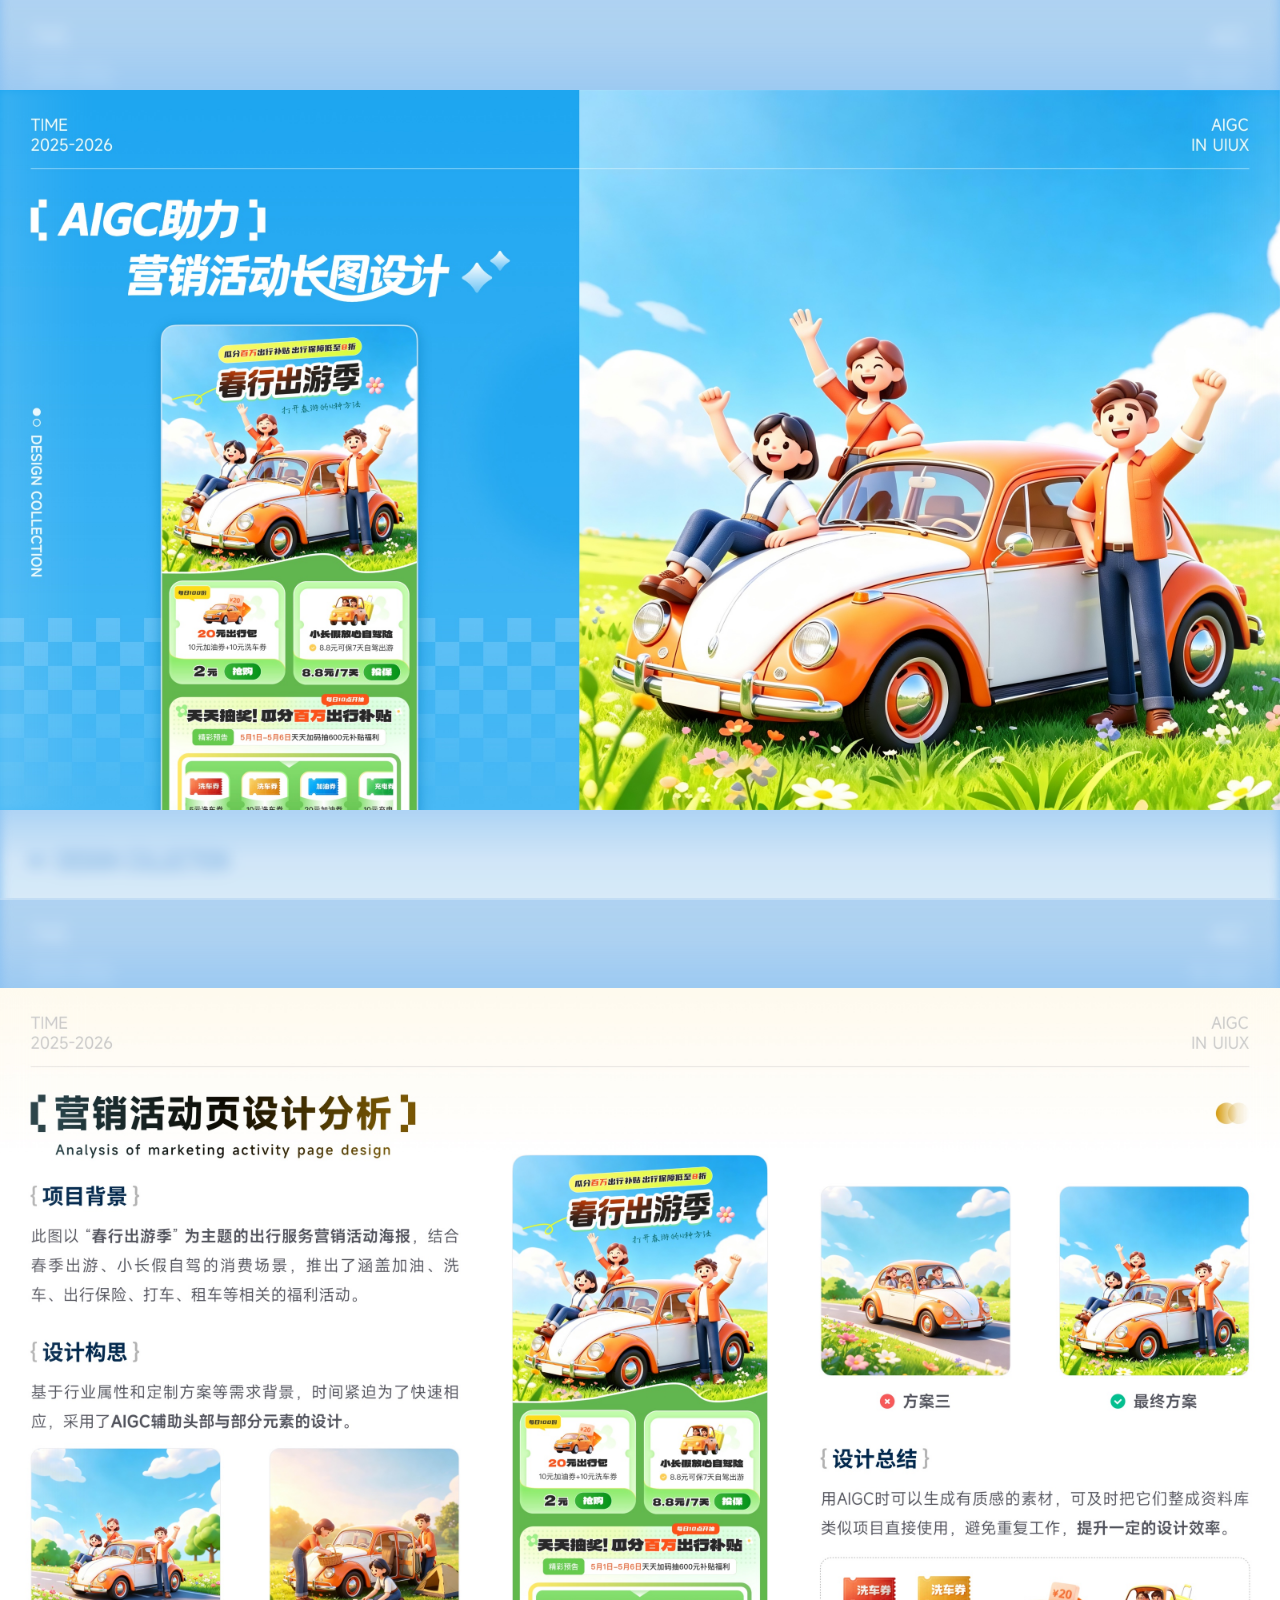
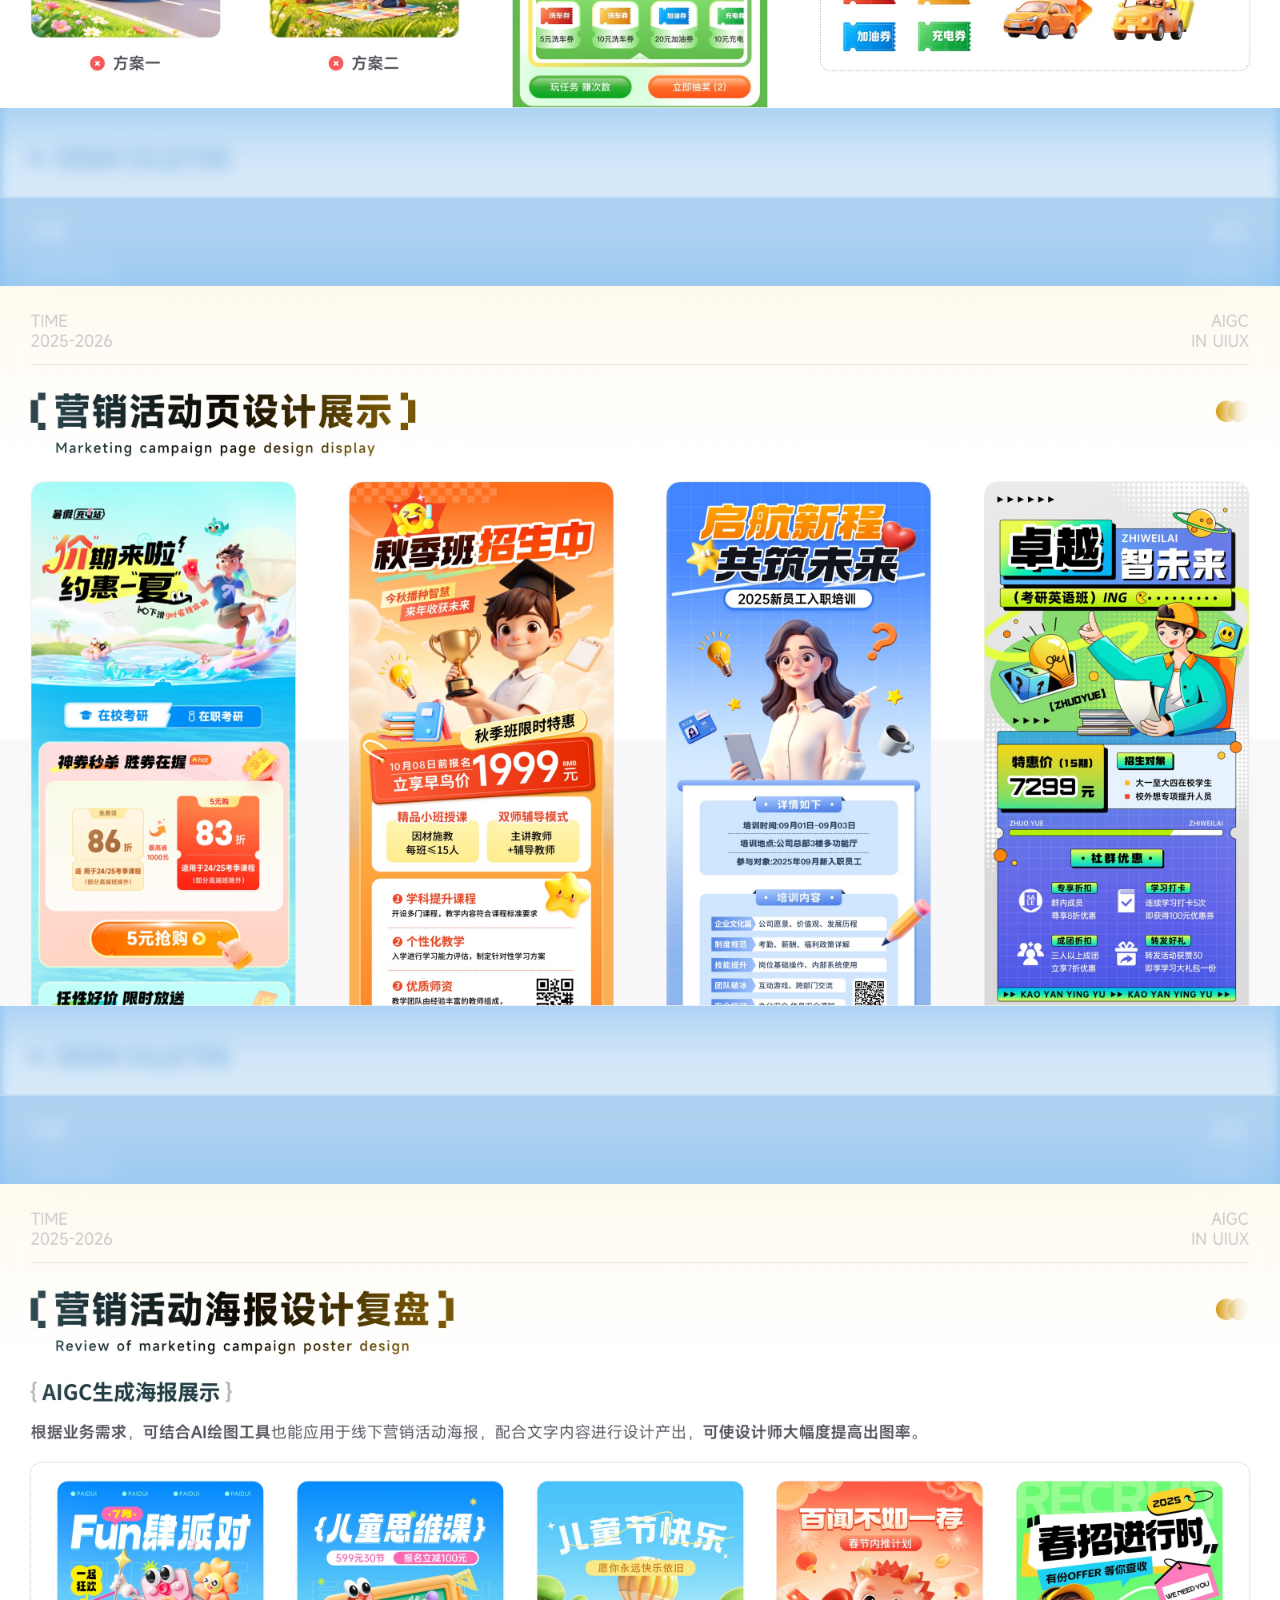
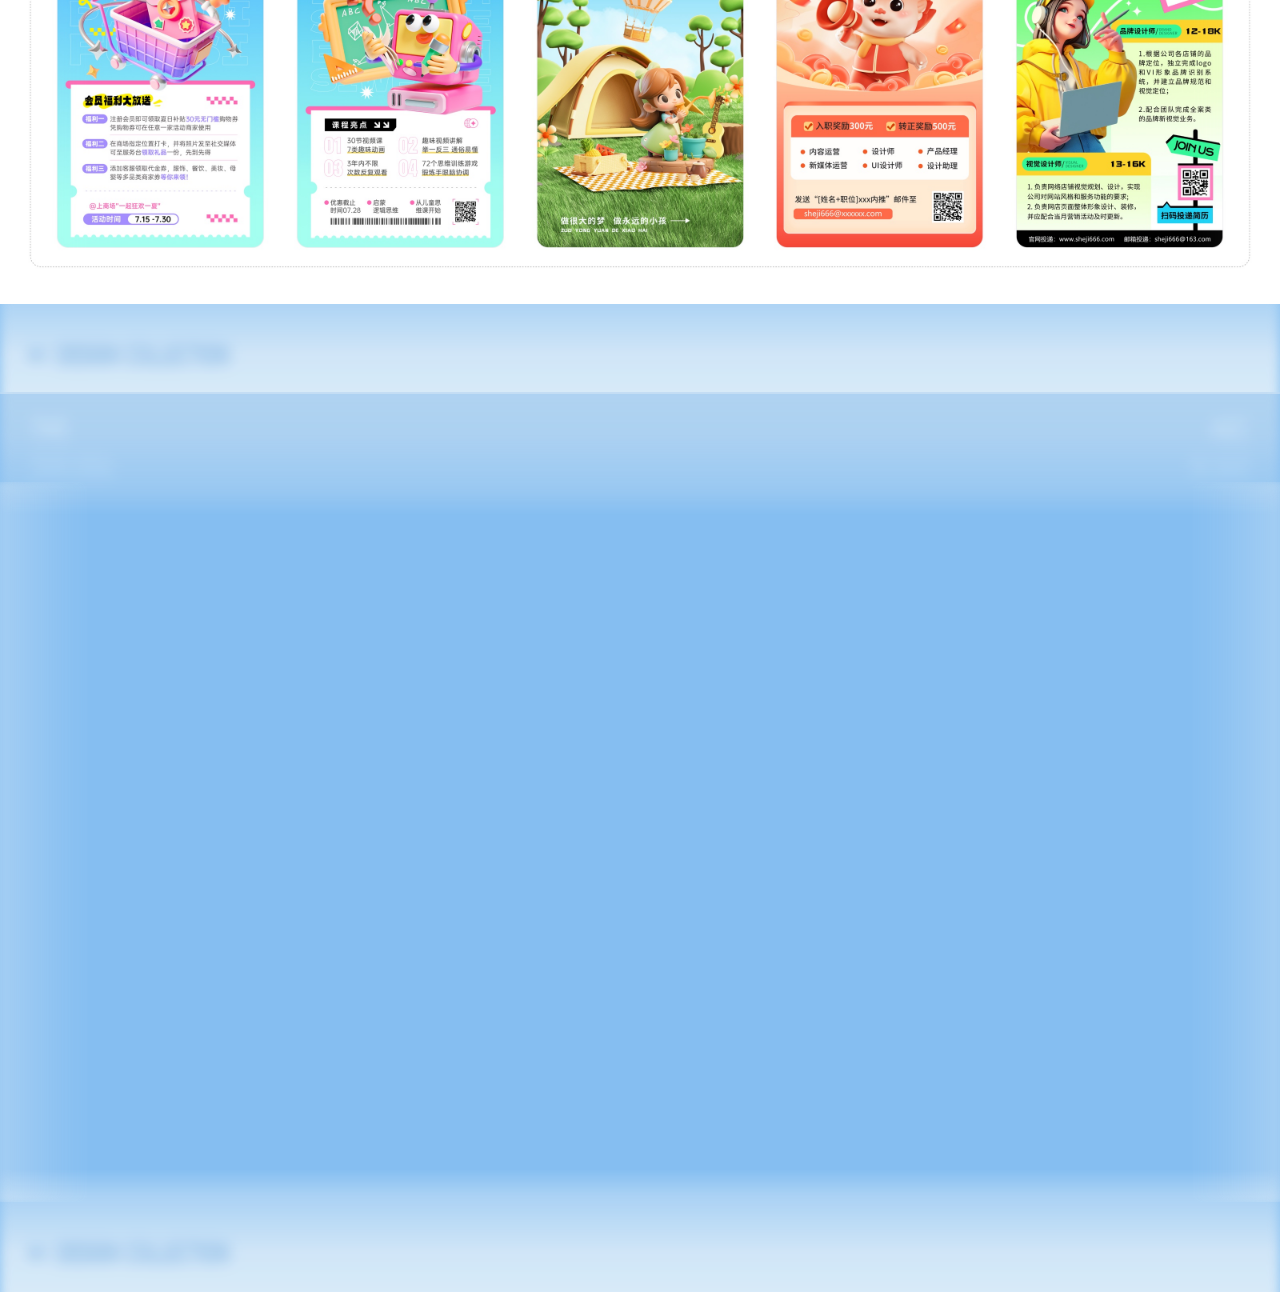
==== commit 9020daa2: "optimize site loading" ====
--- a/projects/aigc-marketing.html
+++ b/projects/aigc-marketing.html
@@ -4,7 +4,7 @@
     <meta charset="UTF-8" />
     <meta name="viewport" content="width=device-width, initial-scale=1.0" />
     <title>AIGC 营销视觉落地 | 刘畅作品集</title>
-    <link rel="preload" as="image" href="../assets/projects/aigc-marketing/24.png" />
+    <link rel="preload" as="image" href="../assets/projects/aigc-marketing/24.jpg" />
     <link rel="stylesheet" href="../styles.css" />
     <link rel="stylesheet" href="./project-gallery.css" />
   </head>
@@ -21,7 +21,7 @@
             <div class="hero-bridge hero-bridge-right" aria-hidden="true"></div>
             <img
               class="hero-image"
-              src="../assets/projects/aigc-marketing/24.png"
+              src="../assets/projects/aigc-marketing/24.jpg"
               alt="AIGC营销视觉落地项目展示第1页"
               decoding="async"
               fetchpriority="high"
@@ -41,7 +41,7 @@
             <div class="hero-bridge hero-bridge-right" aria-hidden="true"></div>
             <img
               class="hero-image"
-              src="../assets/projects/aigc-marketing/25.png"
+              src="../assets/projects/aigc-marketing/25.jpg"
               alt="AIGC营销视觉落地项目展示第2页"
               loading="lazy"
               decoding="async"
@@ -61,7 +61,7 @@
             <div class="hero-bridge hero-bridge-right" aria-hidden="true"></div>
             <img
               class="hero-image"
-              src="../assets/projects/aigc-marketing/26.png"
+              src="../assets/projects/aigc-marketing/26.jpg"
               alt="AIGC营销视觉落地项目展示第3页"
               loading="lazy"
               decoding="async"
@@ -81,7 +81,7 @@
             <div class="hero-bridge hero-bridge-right" aria-hidden="true"></div>
             <img
               class="hero-image"
-              src="../assets/projects/aigc-marketing/27.png"
+              src="../assets/projects/aigc-marketing/27.jpg"
               alt="AIGC营销视觉落地项目展示第4页"
               loading="lazy"
               decoding="async"
@@ -101,7 +101,7 @@
             <div class="hero-bridge hero-bridge-right" aria-hidden="true"></div>
             <img
               class="hero-image"
-              src="../assets/projects/aigc-marketing/28.png"
+              src="../assets/projects/aigc-marketing/28.jpg"
               alt="AIGC营销视觉落地项目展示第5页"
               loading="lazy"
               decoding="async"
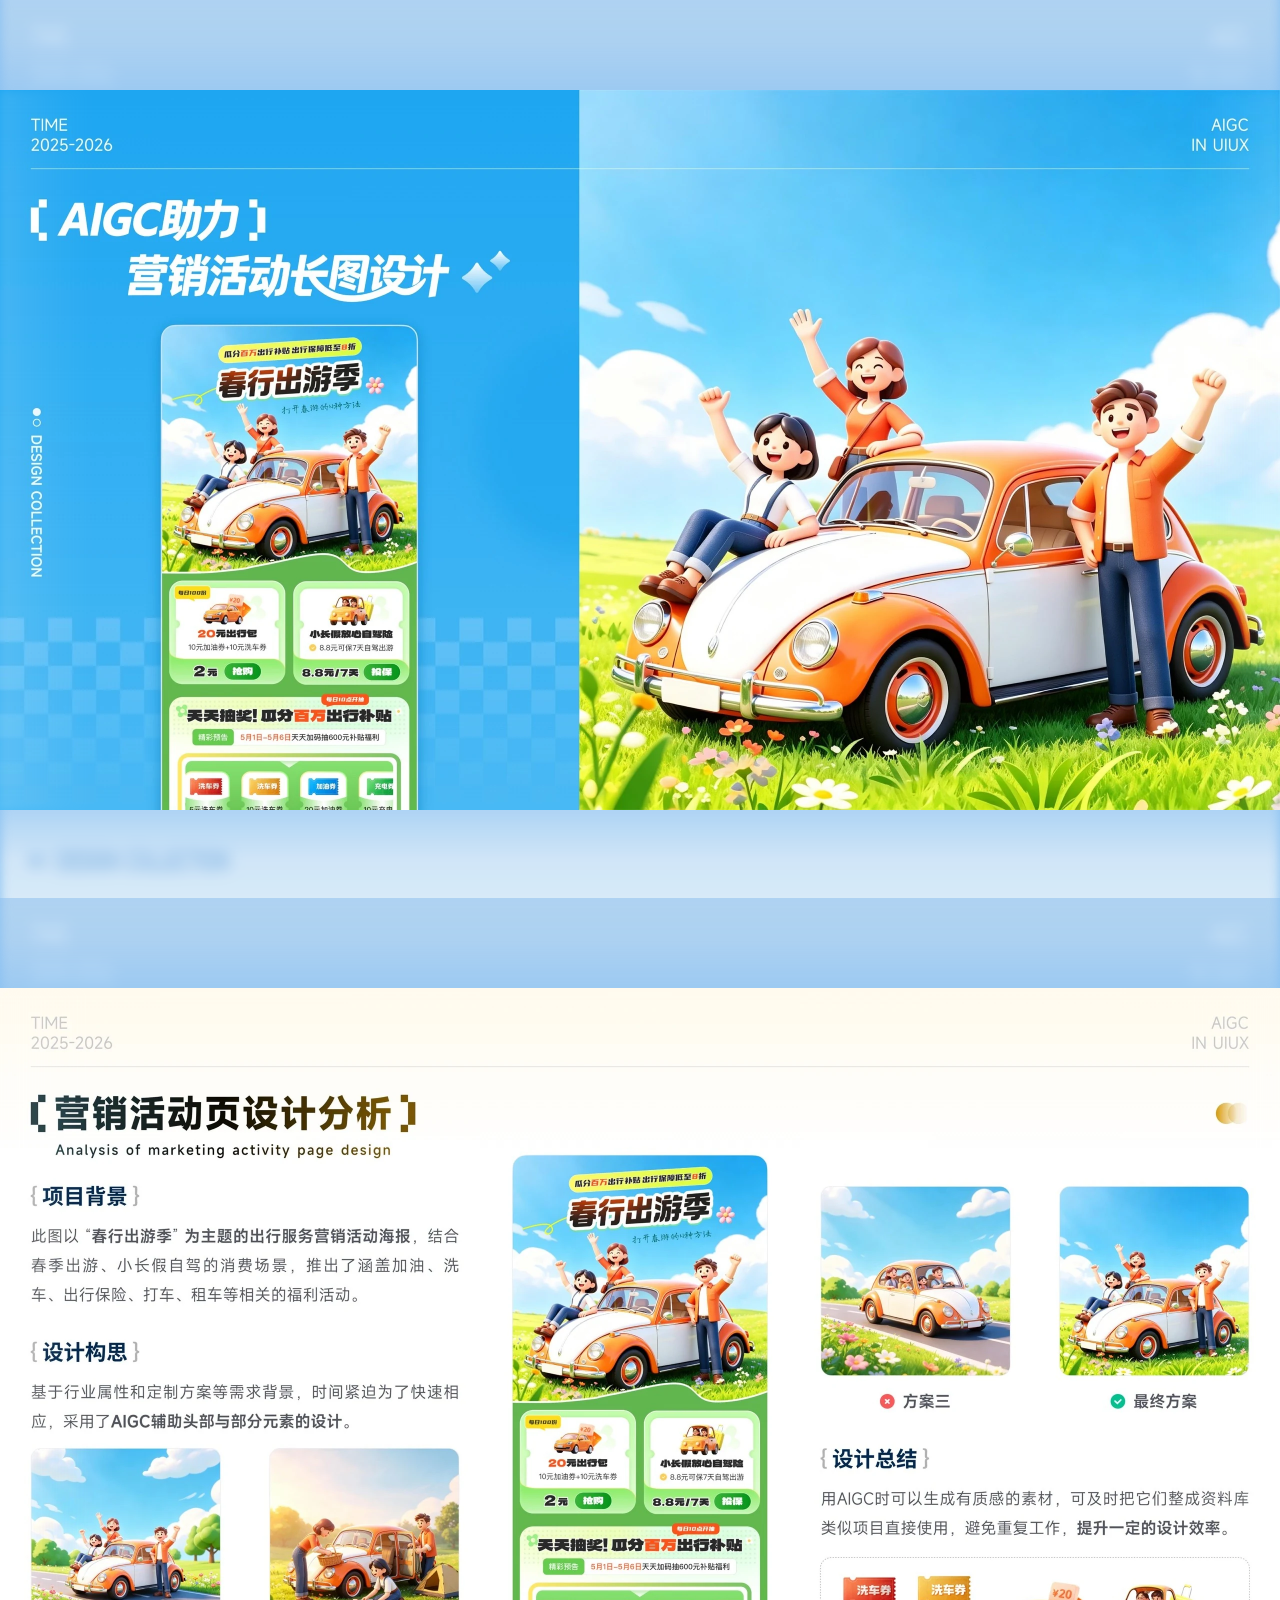
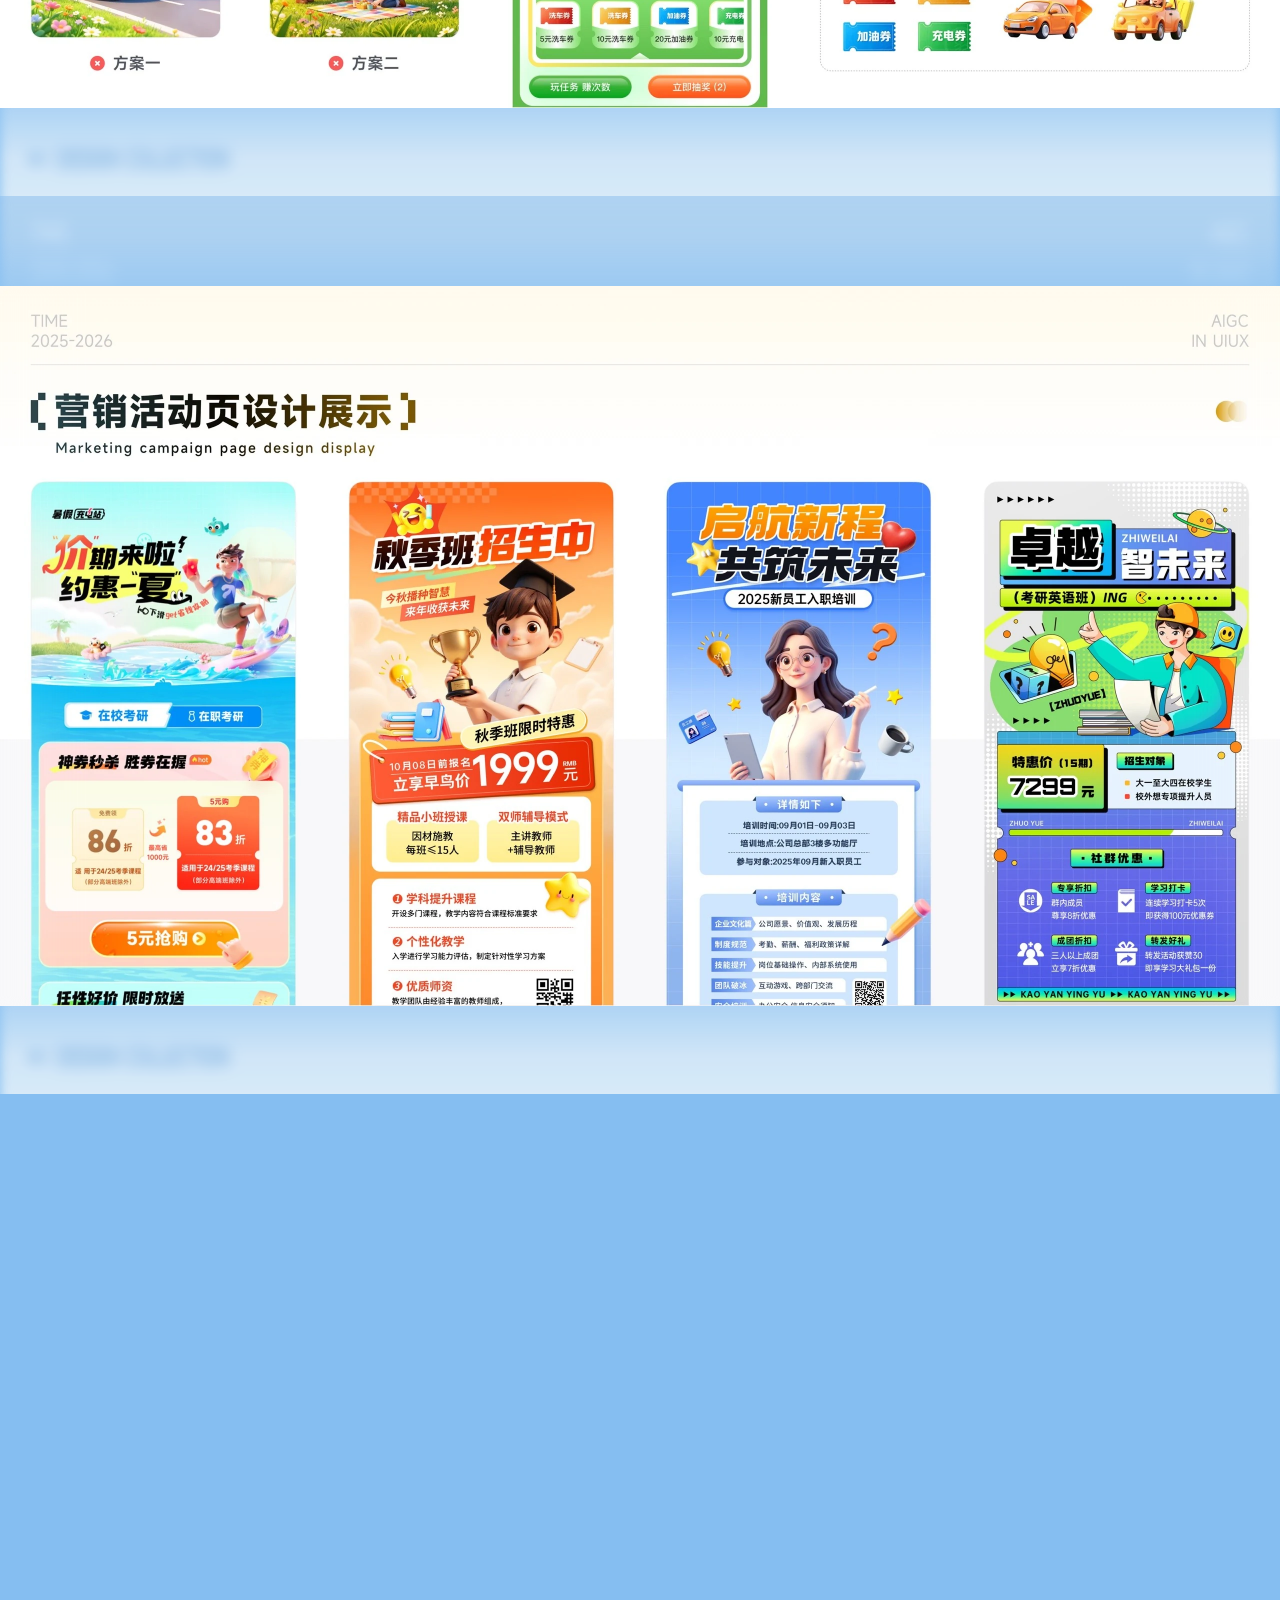
==== commit 4421ca0e: "Optimize WebP backgrounds and loading" ====
--- a/projects/aigc-marketing.html
+++ b/projects/aigc-marketing.html
@@ -4,7 +4,7 @@
     <meta charset="UTF-8" />
     <meta name="viewport" content="width=device-width, initial-scale=1.0" />
     <title>AIGC 营销视觉落地 | 刘畅作品集</title>
-    <link rel="preload" as="image" href="../assets/projects/aigc-marketing/24.jpg" />
+    <link rel="preload" as="image" href="../assets/projects/aigc-marketing/24.webp" />
     <link rel="stylesheet" href="../styles.css" />
     <link rel="stylesheet" href="./project-gallery.css" />
   </head>
@@ -21,7 +21,7 @@
             <div class="hero-bridge hero-bridge-right" aria-hidden="true"></div>
             <img
               class="hero-image"
-              src="../assets/projects/aigc-marketing/24.jpg"
+              src="../assets/projects/aigc-marketing/24.webp"
               alt="AIGC营销视觉落地项目展示第1页"
               decoding="async"
               fetchpriority="high"
@@ -41,7 +41,7 @@
             <div class="hero-bridge hero-bridge-right" aria-hidden="true"></div>
             <img
               class="hero-image"
-              src="../assets/projects/aigc-marketing/25.jpg"
+              src="../assets/projects/aigc-marketing/25.webp"
               alt="AIGC营销视觉落地项目展示第2页"
               loading="lazy"
               decoding="async"
@@ -61,7 +61,7 @@
             <div class="hero-bridge hero-bridge-right" aria-hidden="true"></div>
             <img
               class="hero-image"
-              src="../assets/projects/aigc-marketing/26.jpg"
+              src="../assets/projects/aigc-marketing/26.webp"
               alt="AIGC营销视觉落地项目展示第3页"
               loading="lazy"
               decoding="async"
@@ -81,7 +81,7 @@
             <div class="hero-bridge hero-bridge-right" aria-hidden="true"></div>
             <img
               class="hero-image"
-              src="../assets/projects/aigc-marketing/27.jpg"
+              src="../assets/projects/aigc-marketing/27.webp"
               alt="AIGC营销视觉落地项目展示第4页"
               loading="lazy"
               decoding="async"
@@ -101,7 +101,7 @@
             <div class="hero-bridge hero-bridge-right" aria-hidden="true"></div>
             <img
               class="hero-image"
-              src="../assets/projects/aigc-marketing/28.jpg"
+              src="../assets/projects/aigc-marketing/28.webp"
               alt="AIGC营销视觉落地项目展示第5页"
               loading="lazy"
               decoding="async"
--- a/styles.css
+++ b/styles.css
@@ -31,6 +31,8 @@
   background: var(--screen-bg, #85bef1);
   scroll-snap-align: start;
   scroll-snap-stop: always;
+  content-visibility: auto;
+  contain-intrinsic-size: 100vh;
 }
 
 .hero + .hero {
@@ -99,7 +101,7 @@
     translate3d(var(--motion-x, 0px), var(--motion-y, 0px), 0)
     rotate(var(--motion-rotate, 0deg))
     scale(var(--motion-scale, 1));
-  will-change: transform, opacity;
+  will-change: transform;
 }
 
 .hero-motion-character {
--- a/projects/project-gallery.css
+++ b/projects/project-gallery.css
@@ -1,10 +1,10 @@
 .project-gallery .project-screen {
   --screen-bg: #85bef1;
   --screen-wash: transparent;
-  --screen-left: url("../assets/catalog-extend-left.png");
-  --screen-right: url("../assets/catalog-extend-right.png");
-  --screen-top: url("../assets/catalog-extend-top.png");
-  --screen-bottom: url("../assets/catalog-extend-bottom.png");
+  --screen-left: url("../assets/catalog-extend-left.webp");
+  --screen-right: url("../assets/catalog-extend-right.webp");
+  --screen-top: url("../assets/catalog-extend-top.webp");
+  --screen-bottom: url("../assets/catalog-extend-bottom.webp");
   --screen-backdrop-filter: blur(72px) saturate(0.52) brightness(1.02);
   --screen-backdrop-opacity: 0;
   --screen-bridge-filter: blur(4px) saturate(0.52) brightness(1.08);
@@ -15,6 +15,8 @@
   --screen-fill-opacity: 0.31;
   --screen-fill-overlay-top: rgba(246, 251, 255, 0.9);
   --screen-fill-overlay-bottom: rgba(235, 246, 254, 0.82);
+  content-visibility: auto;
+  contain-intrinsic-size: 100vh;
 }
 
 .project-gallery .hero-image {
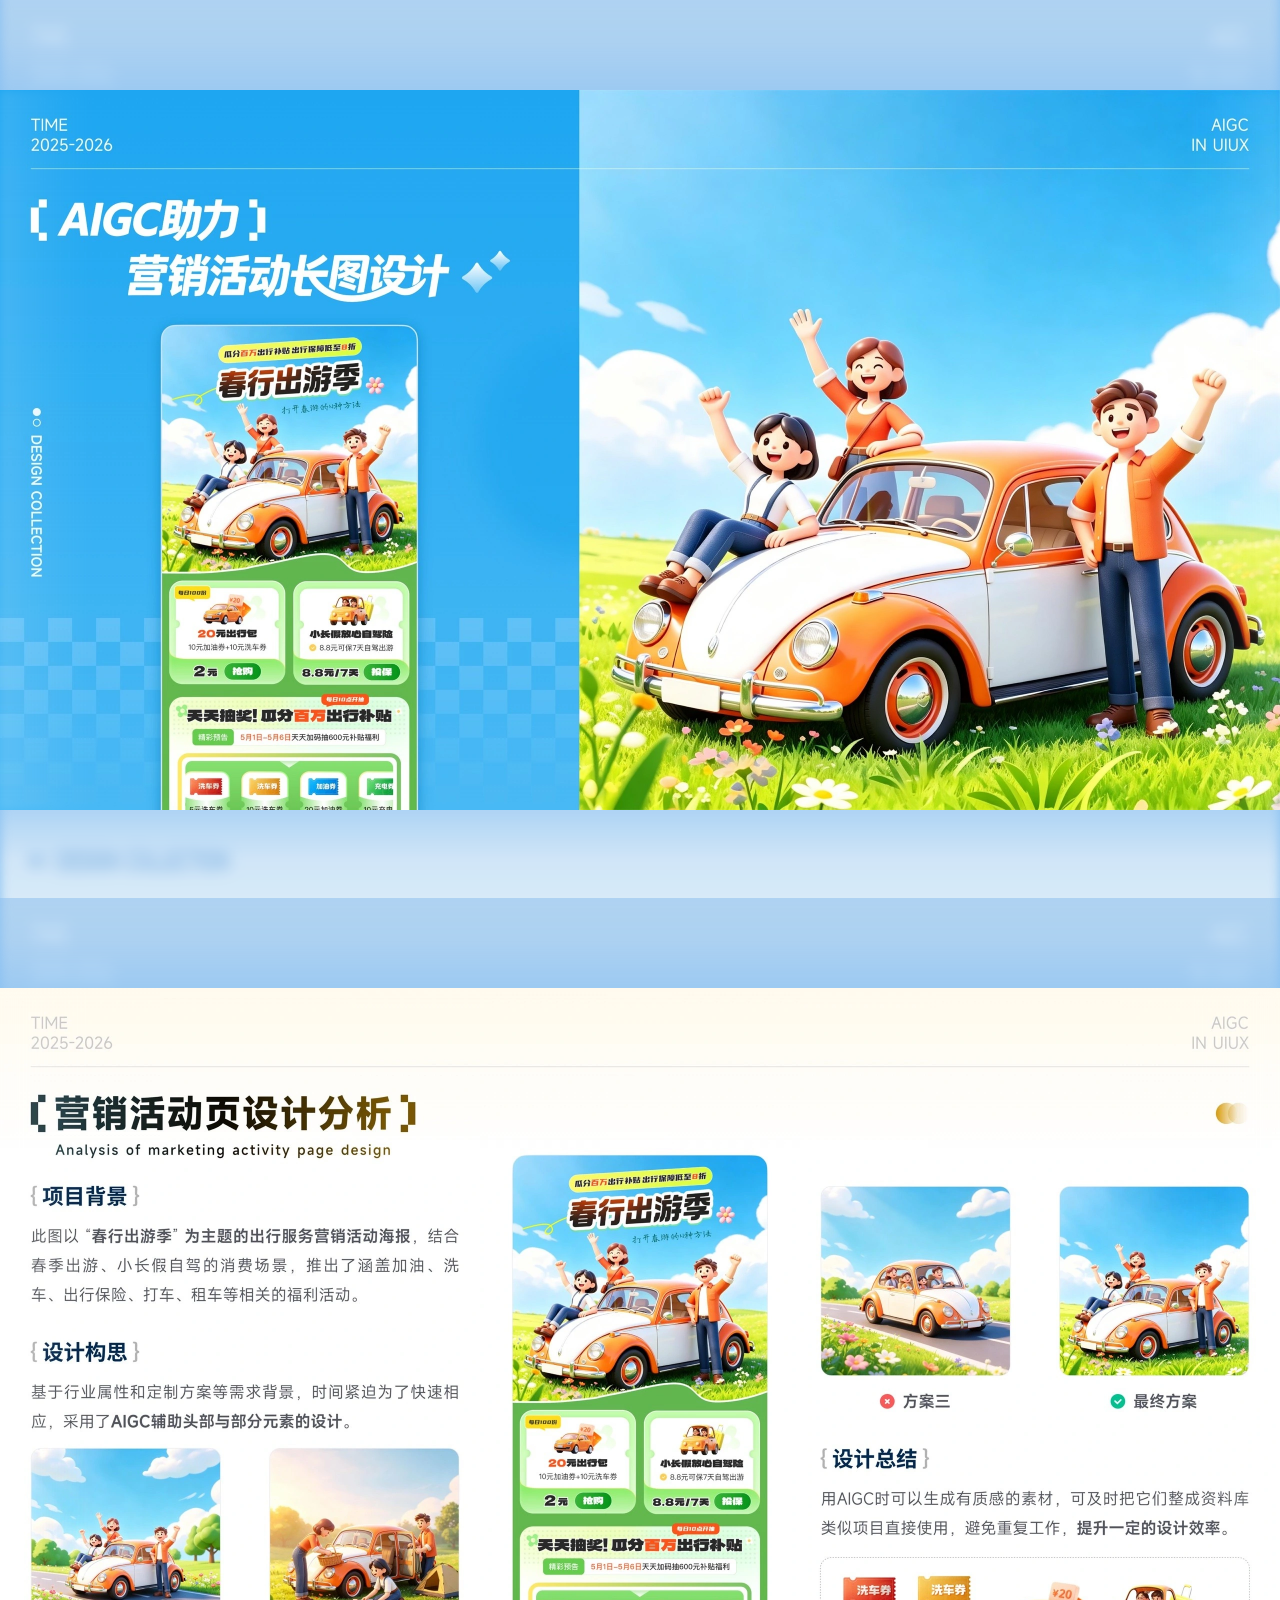
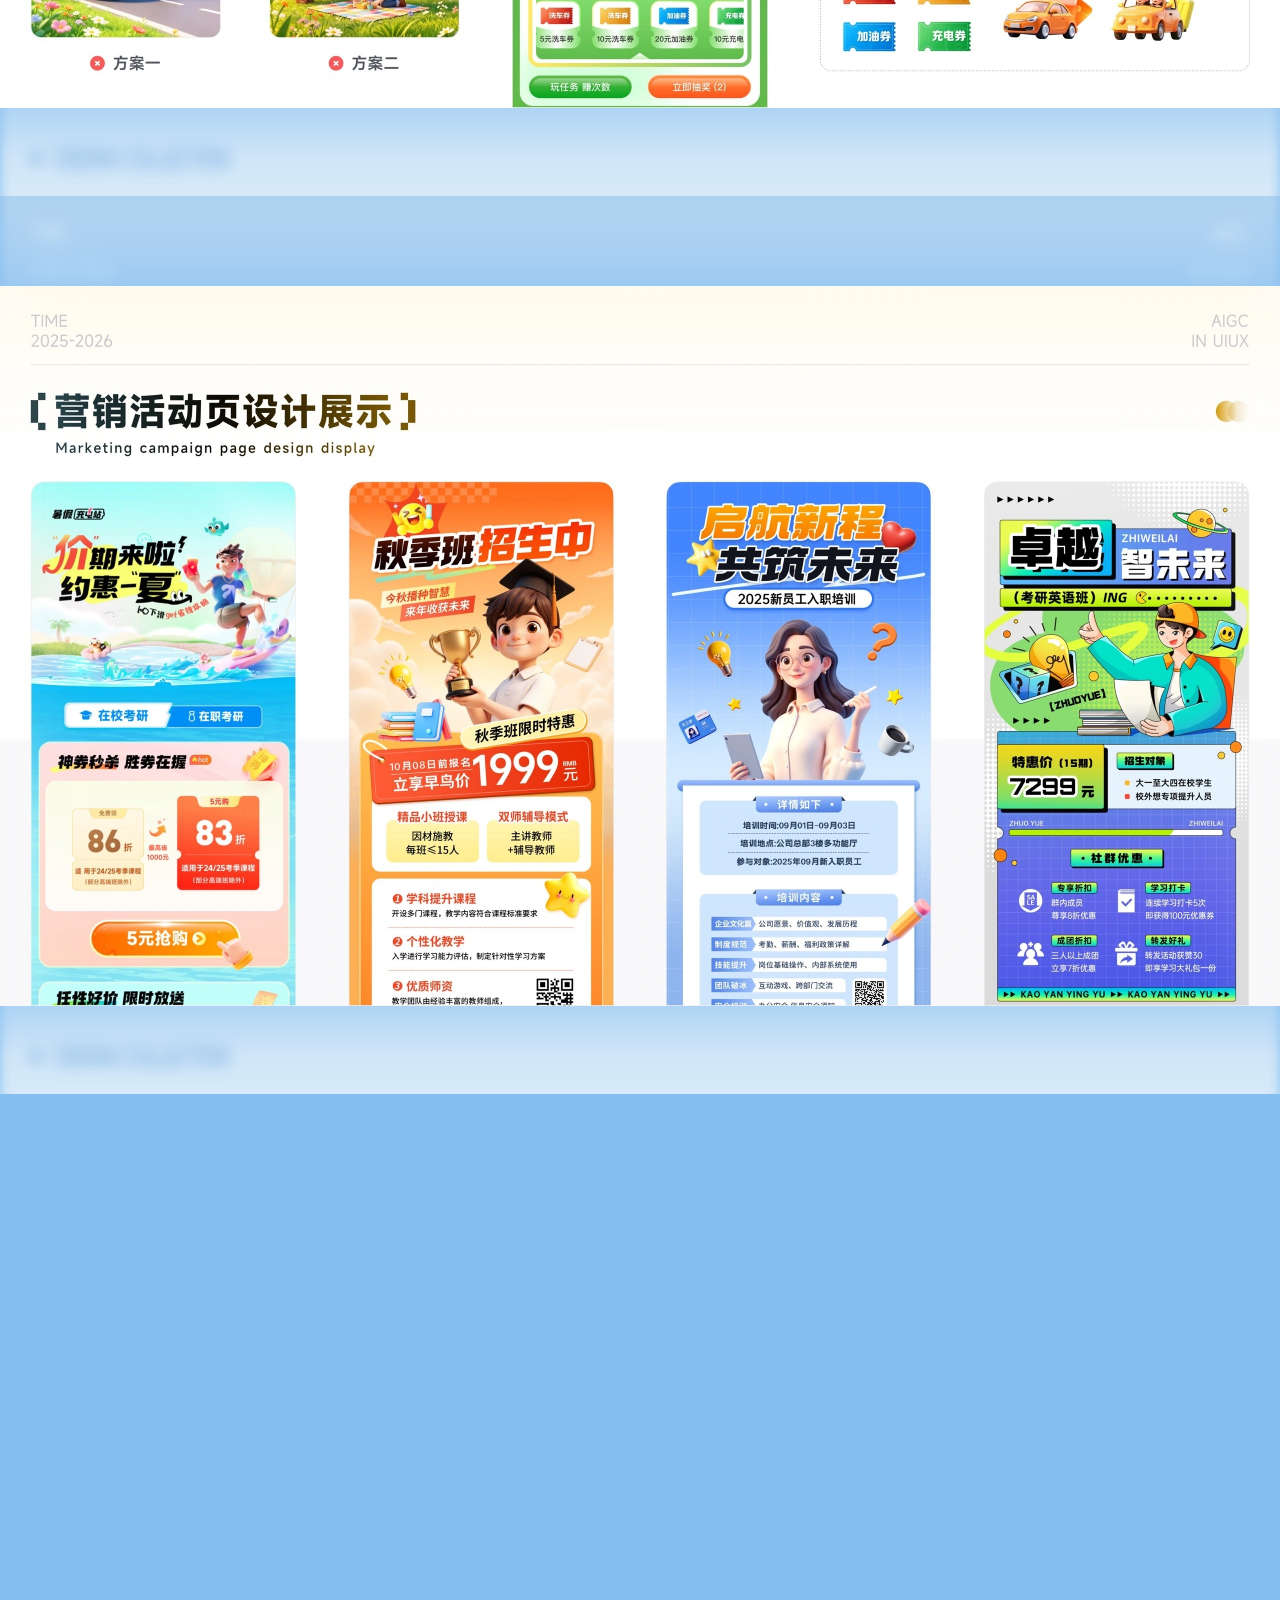
==== commit 6f7a5187: "Improve WebP clarity while preserving loading speed" ====
--- a/projects/aigc-marketing.html
+++ b/projects/aigc-marketing.html
@@ -4,7 +4,7 @@
     <meta charset="UTF-8" />
     <meta name="viewport" content="width=device-width, initial-scale=1.0" />
     <title>AIGC 营销视觉落地 | 刘畅作品集</title>
-    <link rel="preload" as="image" href="../assets/projects/aigc-marketing/24.webp" />
+    <link rel="preload" as="image" href="../assets/projects/aigc-marketing/24.webp?v=webp94" />
     <link rel="stylesheet" href="../styles.css" />
     <link rel="stylesheet" href="./project-gallery.css" />
   </head>
@@ -21,7 +21,7 @@
             <div class="hero-bridge hero-bridge-right" aria-hidden="true"></div>
             <img
               class="hero-image"
-              src="../assets/projects/aigc-marketing/24.webp"
+              src="../assets/projects/aigc-marketing/24.webp?v=webp94"
               alt="AIGC营销视觉落地项目展示第1页"
               decoding="async"
               fetchpriority="high"
@@ -41,7 +41,7 @@
             <div class="hero-bridge hero-bridge-right" aria-hidden="true"></div>
             <img
               class="hero-image"
-              src="../assets/projects/aigc-marketing/25.webp"
+              src="../assets/projects/aigc-marketing/25.webp?v=webp94"
               alt="AIGC营销视觉落地项目展示第2页"
               loading="lazy"
               decoding="async"
@@ -61,7 +61,7 @@
             <div class="hero-bridge hero-bridge-right" aria-hidden="true"></div>
             <img
               class="hero-image"
-              src="../assets/projects/aigc-marketing/26.webp"
+              src="../assets/projects/aigc-marketing/26.webp?v=webp94"
               alt="AIGC营销视觉落地项目展示第3页"
               loading="lazy"
               decoding="async"
@@ -81,7 +81,7 @@
             <div class="hero-bridge hero-bridge-right" aria-hidden="true"></div>
             <img
               class="hero-image"
-              src="../assets/projects/aigc-marketing/27.webp"
+              src="../assets/projects/aigc-marketing/27.webp?v=webp94"
               alt="AIGC营销视觉落地项目展示第4页"
               loading="lazy"
               decoding="async"
@@ -101,7 +101,7 @@
             <div class="hero-bridge hero-bridge-right" aria-hidden="true"></div>
             <img
               class="hero-image"
-              src="../assets/projects/aigc-marketing/28.webp"
+              src="../assets/projects/aigc-marketing/28.webp?v=webp94"
               alt="AIGC营销视觉落地项目展示第5页"
               loading="lazy"
               decoding="async"
--- a/projects/project-gallery.css
+++ b/projects/project-gallery.css
@@ -1,10 +1,10 @@
 .project-gallery .project-screen {
   --screen-bg: #85bef1;
   --screen-wash: transparent;
-  --screen-left: url("../assets/catalog-extend-left.webp");
-  --screen-right: url("../assets/catalog-extend-right.webp");
-  --screen-top: url("../assets/catalog-extend-top.webp");
-  --screen-bottom: url("../assets/catalog-extend-bottom.webp");
+  --screen-left: url("../assets/catalog-extend-left.webp?v=webp94");
+  --screen-right: url("../assets/catalog-extend-right.webp?v=webp94");
+  --screen-top: url("../assets/catalog-extend-top.webp?v=webp94");
+  --screen-bottom: url("../assets/catalog-extend-bottom.webp?v=webp94");
   --screen-backdrop-filter: blur(72px) saturate(0.52) brightness(1.02);
   --screen-backdrop-opacity: 0;
   --screen-bridge-filter: blur(4px) saturate(0.52) brightness(1.08);
